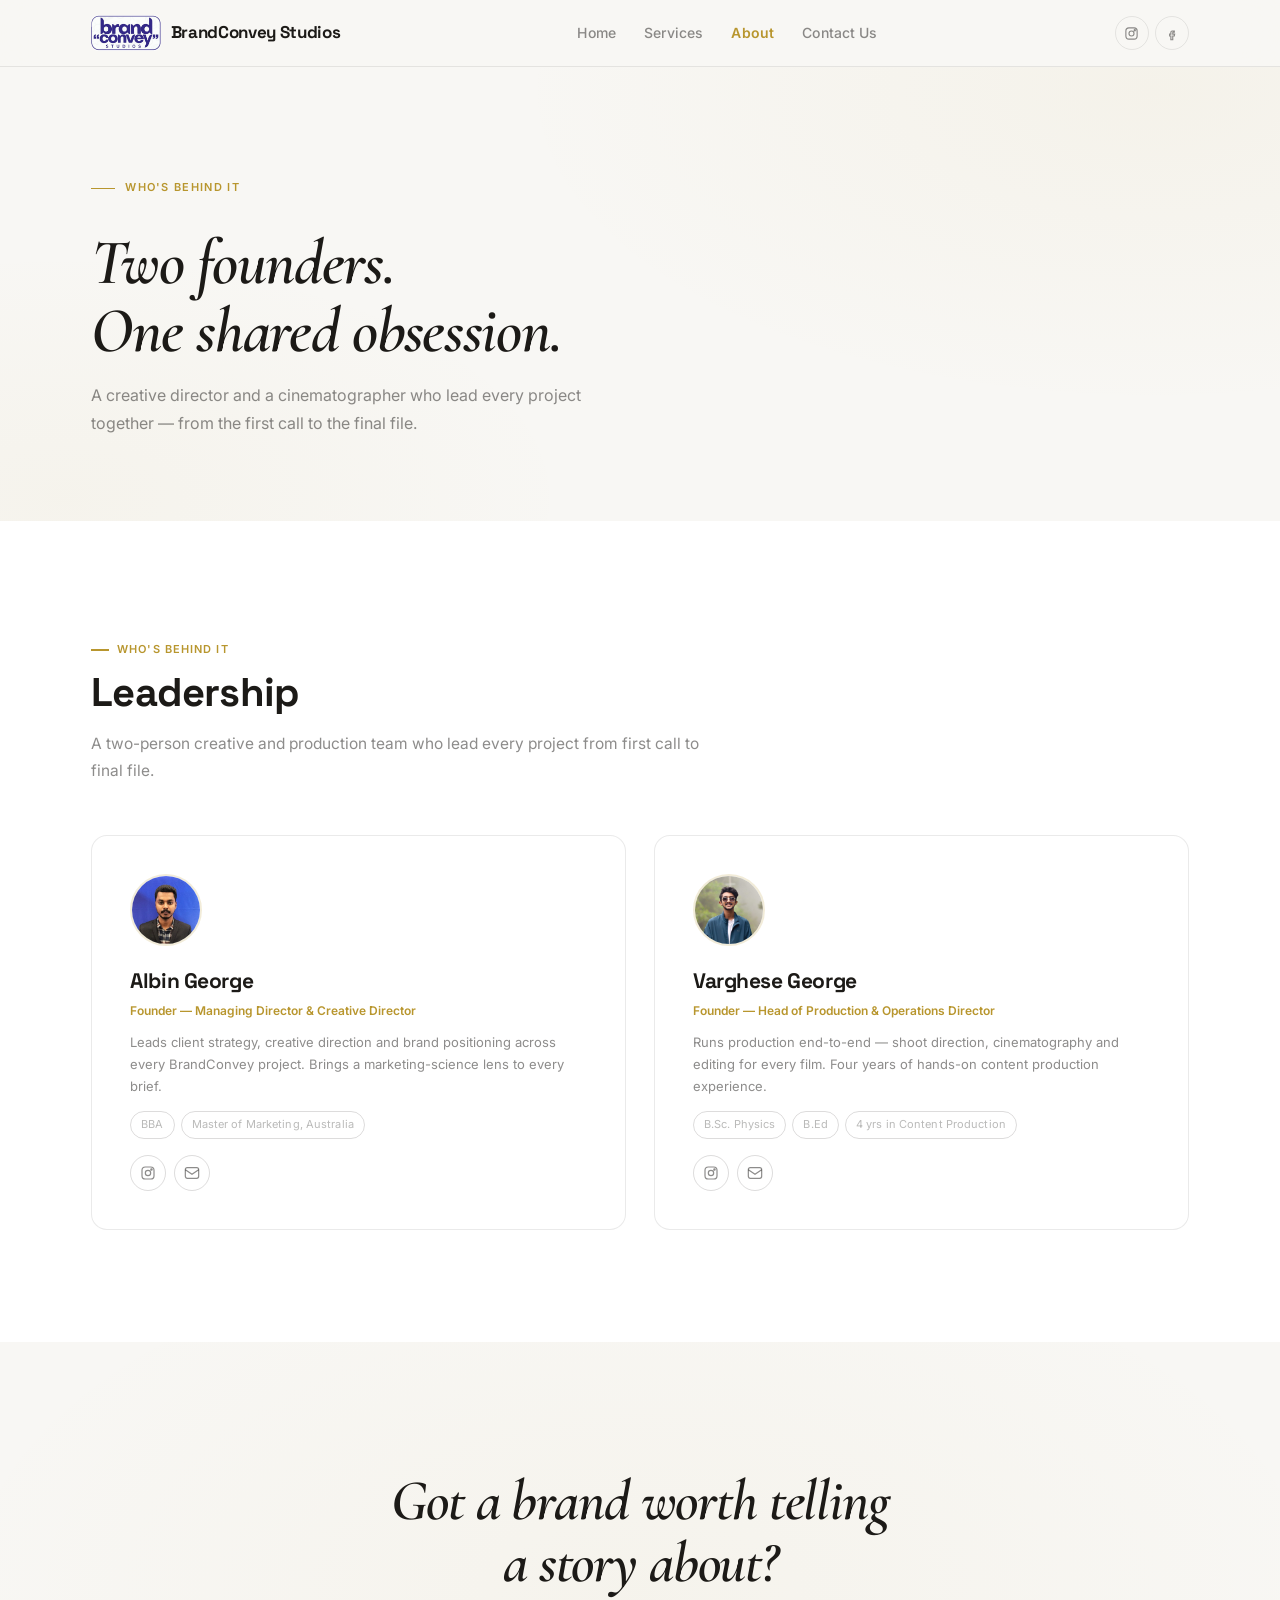
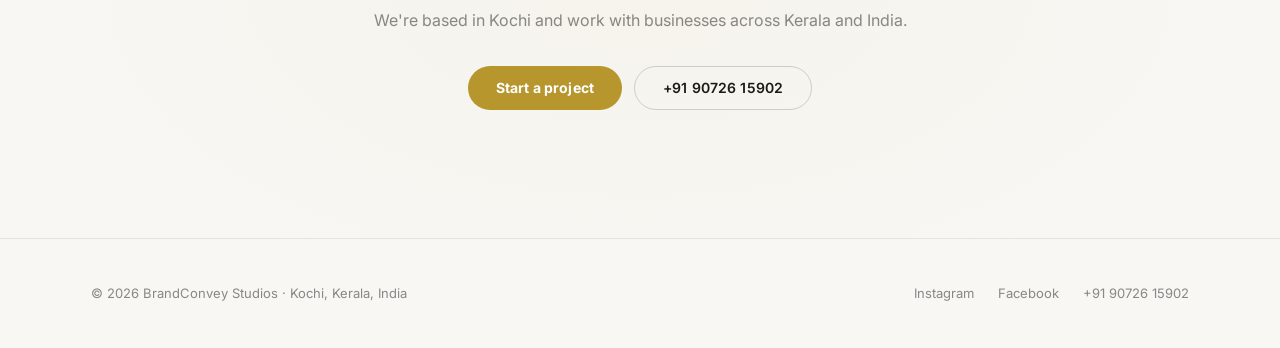
==== about.html @ a3bf8042 "initial" ====
<!DOCTYPE html>
<html lang="en">
<head>
<meta charset="UTF-8">
<meta name="viewport" content="width=device-width, initial-scale=1.0">
<title>About — BrandConvey Studios | Albin George & Varghese George</title>
<meta name="description" content="Meet Albin George and Varghese George — the founders behind BrandConvey Studios, a Kochi-based creative production agency.">
<meta name="robots" content="index, follow">
<meta property="og:title" content="About — BrandConvey Studios">
<meta property="og:description" content="Meet the founders behind BrandConvey Studios, Kochi's creative production agency.">
<meta property="og:type" content="website">
<meta property="og:image" content="logo.jpg">
<meta name="twitter:card" content="summary_large_image">
<link rel="icon" type="image/png" href="logo.jpg">
<link rel="apple-touch-icon" href="logo.jpg">
<link rel="preconnect" href="https://fonts.googleapis.com">
<link rel="preconnect" href="https://fonts.gstatic.com" crossorigin>
<link href="https://fonts.googleapis.com/css2?family=Space+Grotesk:wght@400;500;600;700&family=Inter:wght@400;500;600&display=swap" rel="stylesheet">
<link rel="stylesheet" href="styles.css">
</head>
<body>

<nav id="mainNav">
  <div class="wrap">
    <div class="nav-inner">
      <a class="nav-logo" href="index.html">
        <img class="nav-logo-img" src="logo.jpg" alt="BrandConvey Studios" onerror="this.style.display='none'">
        <span class="nav-logo-text">BrandConvey Studios</span>
      </a>
      <div class="nav-links">
        <a href="index.html">Home</a>
        <a href="services.html">Services</a>
        <a href="about.html" class="active">About</a>
        <a href="contact.html">Contact Us</a>
      </div>
      <div class="nav-right">
        <div class="nav-socials">
          <a href="https://www.instagram.com/brandconveystudios/" target="_blank" rel="noopener" aria-label="Instagram">
            <svg width="15" height="15" viewBox="0 0 24 24" fill="none" stroke="currentColor" stroke-width="1.8"><rect x="3" y="3" width="18" height="18" rx="5"/><circle cx="12" cy="12" r="4"/><circle cx="17.2" cy="6.8" r="1"/></svg>
          </a>
          <a href="https://www.facebook.com/brandconveystudios" target="_blank" rel="noopener" aria-label="Facebook">
            <svg width="15" height="15" viewBox="0 0 24 24" fill="none" stroke="currentColor" stroke-width="1.8"><path d="M15 8h-2a2 2 0 0 0-2 2v3H9v3h2v6h3v-6h2.5l.5-3H14v-2.2c0-.6.2-1 1-1h1.5V8z"/></svg>
          </a>
        </div>
        <a class="nav-cta-sm" href="tel:+919072615902">Call us</a>
        <button class="nav-ham" id="menuBtn" aria-label="Open menu" aria-expanded="false">
          <span></span><span></span><span></span>
        </button>
      </div>
    </div>
  </div>
</nav>

<div class="mob-menu" id="mobMenu" role="dialog" aria-modal="true" aria-label="Navigation">
  <a href="index.html">Home</a>
  <a href="services.html">Services</a>
  <a href="about.html">About</a>
  <a href="contact.html">Contact Us</a>
  <a href="tel:+919072615902" class="mob-cta">+91 90726 15902</a>
  <div class="mob-menu-socials">
    <a href="https://www.instagram.com/brandconveystudios/" target="_blank" rel="noopener" aria-label="Instagram">
      <svg width="18" height="18" viewBox="0 0 24 24" fill="none" stroke="currentColor" stroke-width="1.8"><rect x="3" y="3" width="18" height="18" rx="5"/><circle cx="12" cy="12" r="4"/><circle cx="17.2" cy="6.8" r="1"/></svg>
    </a>
    <a href="https://www.facebook.com/brandconveystudios" target="_blank" rel="noopener" aria-label="Facebook">
      <svg width="18" height="18" viewBox="0 0 24 24" fill="none" stroke="currentColor" stroke-width="1.8"><path d="M15 8h-2a2 2 0 0 0-2 2v3H9v3h2v6h3v-6h2.5l.5-3H14v-2.2c0-.6.2-1 1-1h1.5V8z"/></svg>
    </a>
  </div>
</div>

<section class="page-hero">
  <div class="wrap">
    <div class="page-hero-inner reveal">
      <div class="eyebrow">Who's Behind It</div>
      <h1>Two founders.<br>One shared obsession.</h1>
      <p>A creative director and a cinematographer who lead every project together — from the first call to the final file.</p>
    </div>
  </div>
</section>

<section class="section team-section" id="team">
  <div class="wrap">
    <div class="section-head reveal">
      <div class="section-eyebrow">Who's Behind It</div>
      <h2>Leadership</h2>
      <p>A two-person creative and production team who lead every project from first call to final file.</p>
    </div>
    <div class="team-grid">
      <div class="team-card reveal">
        <img class="avatar-photo" src="albin.jpg" alt="Albin George" onerror="this.classList.add('broken')">
        <div class="avatar-fallback">AG</div>
        <h3>Albin George</h3>
        <div class="team-role">Founder — Managing Director &amp; Creative Director</div>
        <p class="team-bio">Leads client strategy, creative direction and brand positioning across every BrandConvey project. Brings a marketing-science lens to every brief.</p>
        <div class="creds"><span>BBA</span><span>Master of Marketing, Australia</span></div>
        <div class="team-socials">
          <a href="https://www.instagram.com/thenameisalbin?igsh=MTdubnN4cjBpbTVqdg%3D%3D&utm_source=qr" target="_blank" rel="noopener" aria-label="Albin on Instagram">
            <svg width="16" height="16" viewBox="0 0 24 24" fill="none" stroke="currentColor" stroke-width="1.8"><rect x="3" y="3" width="18" height="18" rx="5"/><circle cx="12" cy="12" r="4"/><circle cx="17.2" cy="6.8" r="1"/></svg>
          </a>
          <a href="mailto:ag@brandconvey.in" aria-label="Email Albin">
            <svg width="16" height="16" viewBox="0 0 24 24" fill="none" stroke="currentColor" stroke-width="1.8"><rect x="2" y="4" width="20" height="16" rx="3"/><path d="m2 7 10 7 10-7"/></svg>
          </a>
        </div>
      </div>
      <div class="team-card reveal d1">
        <img class="avatar-photo" src="varghese.jpg" alt="Varghese George" onerror="this.classList.add('broken')">
        <div class="avatar-fallback">VG</div>
        <h3>Varghese George</h3>
        <div class="team-role">Founder — Head of Production &amp; Operations Director</div>
        <p class="team-bio">Runs production end-to-end — shoot direction, cinematography and editing for every film. Four years of hands-on content production experience.</p>
        <div class="creds"><span>B.Sc. Physics</span><span>B.Ed</span><span>4 yrs in Content Production</span></div>
        <div class="team-socials">
          <a href="https://www.instagram.com/dop_vargezz?igsh=Z2UwdnFrcGo4ODI1" target="_blank" rel="noopener" aria-label="Varghese on Instagram">
            <svg width="16" height="16" viewBox="0 0 24 24" fill="none" stroke="currentColor" stroke-width="1.8"><rect x="3" y="3" width="18" height="18" rx="5"/><circle cx="12" cy="12" r="4"/><circle cx="17.2" cy="6.8" r="1"/></svg>
          </a>
          <a href="mailto:vg@brandconvey.in" aria-label="Email Varghese">
            <svg width="16" height="16" viewBox="0 0 24 24" fill="none" stroke="currentColor" stroke-width="1.8"><rect x="2" y="4" width="20" height="16" rx="3"/><path d="m2 7 10 7 10-7"/></svg>
          </a>
        </div>
      </div>
    </div>
  </div>
</section>

<section class="cta-section">
  <div class="wrap">
    <h2 class="reveal">Got a brand worth telling<br>a story about?</h2>
    <p class="reveal d1">We're based in Kochi and work with businesses across Kerala and India.</p>
    <div class="cta-btns reveal d2">
      <a class="btn btn-primary" href="contact.html">Start a project</a>
      <a class="btn btn-outline" href="tel:+919072615902">+91 90726 15902</a>
    </div>
  </div>
</section>

<footer>
  <div class="wrap">
    <div class="foot-inner">
      <div class="foot-copy">© 2026 BrandConvey Studios · Kochi, Kerala, India</div>
      <div class="foot-links">
        <a href="https://www.instagram.com/brandconveystudios/" target="_blank" rel="noopener">Instagram</a>
        <a href="https://www.facebook.com/brandconveystudios" target="_blank" rel="noopener">Facebook</a>
        <a href="tel:+919072615902">+91 90726 15902</a>
      </div>
    </div>
  </div>
</footer>

<script src="shared.js"></script>
</body>
</html>
---- styles.css ----
/* Cormorant Garamond — display / editorial headlines */
@import url('https://fonts.googleapis.com/css2?family=Cormorant+Garamond:ital,wght@0,500;0,600;1,400;1,500;1,600&display=swap');

/* ── Design tokens ───────────────────────────────────────── */
:root {
  /* Core backgrounds */
  --bg:          #F8F7F4;
  --bg-alt:      #FFFFFF;
  --surface:     #FFFFFF;
  --surface-2:   #F3F2EE;

  /* Gold accent */
  --gold:        #B8962E;
  --gold-bright: #CFA83A;
  --gold-dim:    rgba(184,150,46,.08);
  --gold-border: rgba(184,150,46,.18);

  /* Typography */
  --cream:       #1C1A17;
  --muted:       rgba(28,26,23,.50);
  --dim:         rgba(28,26,23,.30);

  /* Borders */
  --border:      rgba(28,26,23,.09);
  --border-hi:   rgba(28,26,23,.15);
  --rule:        rgba(28,26,23,.07);   /* used in HTML inline styles */

  /* Kept for HTML inline-style compat */
  --offwhite:    #F8F7F4;
  --indigo:      #FFFFFF;
  --indigo-deep: #F8F7F4;
  --indigo-mid:  #F3F2EE;
  --yellow:      #B8962E;
  --lavender:    #7B6FB0;
  --ink:         #1C1A17;
  --ink-soft:    rgba(28,26,23,.50);
  --white:       #FFFFFF;

  --r-card: 16px;
  --r-pill: 100px;
}

/* ── Reset & base ───────────────────────────────────────── */
*,*::before,*::after{box-sizing:border-box;margin:0;padding:0}
html{scroll-behavior:smooth}
body{
  background:var(--bg);
  color:var(--cream);
  font-family:'Inter',sans-serif;
  line-height:1.6;
  -webkit-font-smoothing:antialiased;
  overflow-x:hidden;
}
h1,h2,h3,h4{font-family:'Space Grotesk',sans-serif;letter-spacing:-.02em}
a{color:inherit}
img,video{max-width:100%;display:block}
button{cursor:pointer;border:none;background:none;font:inherit}

/* ── Layout ─────────────────────────────────────────────── */
.wrap{width:100%;max-width:1200px;margin:0 auto;padding-left:clamp(20px,4vw,52px);padding-right:clamp(20px,4vw,52px)}
.section{padding:clamp(64px,9vw,112px) 0}

/* ── Buttons ─────────────────────────────────────────────── */
.btn{
  display:inline-flex;align-items:center;gap:8px;
  padding:14px 28px;border-radius:var(--r-pill);
  font-weight:600;font-size:14px;text-decoration:none;
  transition:background .22s,color .22s,transform .18s,border-color .22s,box-shadow .22s;
  white-space:nowrap;line-height:1;letter-spacing:.01em;
}
.btn:hover{transform:translateY(-2px)}
.btn-primary{background:var(--gold);color:#FFFFFF;font-weight:700}
.btn-primary:hover{background:var(--gold-bright);box-shadow:0 8px 28px rgba(184,150,46,.28)}
.btn-outline{border:1.5px solid rgba(28,26,23,.18);color:var(--cream)}
.btn-outline:hover{background:rgba(28,26,23,.05);border-color:rgba(28,26,23,.35)}

/* ── Typography helpers ──────────────────────────────────── */
.eyebrow{
  display:inline-flex;align-items:center;gap:10px;
  font-size:11px;letter-spacing:.12em;text-transform:uppercase;
  font-weight:600;margin-bottom:20px;color:var(--gold);
}
.eyebrow::before{
  content:"";display:block;width:24px;height:1.5px;
  background:var(--gold);flex-shrink:0;
}
.section-eyebrow{
  display:inline-flex;align-items:center;gap:8px;
  font-size:11px;letter-spacing:.10em;text-transform:uppercase;
  font-weight:600;color:var(--gold);margin-bottom:12px;
}
.section-eyebrow::before{
  content:"";display:block;width:18px;height:1.5px;
  background:var(--gold);flex-shrink:0;
}
.section-head{margin-bottom:clamp(32px,4vw,56px);max-width:620px}
.section-head h2{font-size:clamp(24px,3.2vw,40px);font-weight:700;line-height:1.12;color:var(--cream)}
.section-head p{margin-top:14px;color:var(--muted);font-size:clamp(14px,1.6vw,15.5px);line-height:1.75}

/* ── NAV ─────────────────────────────────────────────────── */
nav{
  position:sticky;top:0;z-index:200;
  background:rgba(248,247,244,.92);
  backdrop-filter:blur(20px);-webkit-backdrop-filter:blur(20px);
  border-bottom:1px solid var(--border);
}
.nav-inner{display:flex;align-items:center;justify-content:space-between;gap:16px;padding-top:14px;padding-bottom:14px;min-height:66px}
.nav-logo{display:flex;align-items:center;gap:10px;flex-shrink:0;text-decoration:none;color:var(--cream)}
.nav-logo-img{height:36px;width:auto;display:block;border-radius:8px;flex-shrink:0}
.nav-logo-text{font-family:'Space Grotesk',sans-serif;font-weight:700;font-size:clamp(14px,1.6vw,17px);letter-spacing:-.02em;white-space:nowrap;color:var(--cream)}
.nav-links{display:flex;gap:clamp(14px,2.2vw,34px);font-size:14px;font-weight:500;background:transparent!important;border:none!important;box-shadow:none!important;padding:0;margin:0}
.nav-links a{text-decoration:none;color:var(--muted);transition:color .2s;background:transparent!important;border:none;padding:4px 0;letter-spacing:.01em}
.nav-links a:hover{color:var(--cream)}
.nav-links a.active{color:var(--gold);font-weight:600}
.nav-right{display:flex;align-items:center;gap:8px;flex-shrink:0}
.nav-socials{display:flex;gap:6px}
.nav-socials a{
  width:34px;height:34px;border-radius:50%;
  border:1px solid var(--border);
  display:flex;align-items:center;justify-content:center;
  color:var(--muted);
  transition:background .2s,color .2s,border-color .2s;flex-shrink:0;
}
.nav-socials a:hover{background:var(--gold);color:#FFFFFF;border-color:var(--gold)}
.nav-cta-sm{
  display:none;background:var(--gold);color:#FFFFFF;
  font-size:12px;font-weight:700;padding:8px 16px;
  border-radius:var(--r-pill);text-decoration:none;white-space:nowrap;
  transition:background .2s;letter-spacing:.01em;
}
.nav-cta-sm:hover{background:var(--gold-bright)}
.nav-ham{
  display:none;flex-direction:column;gap:5px;
  width:38px;height:38px;align-items:center;justify-content:center;
  border-radius:8px;border:1px solid var(--border);flex-shrink:0;
}
.nav-ham span{display:block;width:18px;height:1.5px;background:var(--cream);border-radius:2px;transition:transform .25s,opacity .25s}
.nav-ham.open span:nth-child(1){transform:translateY(6.5px) rotate(45deg)}
.nav-ham.open span:nth-child(2){opacity:0;transform:scaleX(0)}
.nav-ham.open span:nth-child(3){transform:translateY(-6.5px) rotate(-45deg)}
.mob-menu{
  display:none;position:fixed;top:0;left:0;right:0;bottom:0;z-index:199;
  background:var(--bg);flex-direction:column;
  padding:100px clamp(20px,5vw,52px) 40px;overflow-y:auto;
}
.mob-menu.open{display:flex}
.mob-menu a{
  display:block;padding:20px 0;
  font-size:clamp(24px,6vw,36px);font-family:'Space Grotesk',sans-serif;
  font-weight:700;color:var(--cream);text-decoration:none;
  border-bottom:1px solid var(--border);letter-spacing:-.02em;transition:color .2s;
}
.mob-menu a:hover{color:var(--gold)}
.mob-menu .mob-cta{
  margin-top:32px;display:block;background:var(--gold);
  color:#FFFFFF!important;text-align:center;
  border-radius:var(--r-pill);padding:18px;font-size:16px;font-weight:700;
  border-bottom:none!important;
}
.mob-menu-socials{margin-top:32px;display:flex;gap:14px}
.mob-menu-socials a{
  width:44px;height:44px;border-radius:50%;
  border:1px solid var(--border)!important;
  display:flex;align-items:center;justify-content:center;
  padding:0;font-size:0;transition:background .2s,border-color .2s!important;
}
.mob-menu-socials a:hover{background:var(--gold);border-color:var(--gold)!important;color:#FFFFFF}
@media(max-width:1024px){.nav-socials{display:none}}
@media(max-width:768px){.nav-links{display:none}.nav-cta-sm{display:inline-flex}}
@media(max-width:520px){.nav-cta-sm{display:none}.nav-ham{display:flex}}
@media(max-width:360px){.nav-logo-text{display:none}}

/* ── HERO ────────────────────────────────────────────────── */
.hero{
  background:var(--bg);color:var(--cream);
  position:relative;overflow:hidden;
  padding:clamp(72px,10vw,128px) 0 clamp(64px,9vw,110px);
}
.hero::before{
  content:"";position:absolute;inset:0;pointer-events:none;
  background:
    radial-gradient(ellipse 55% 70% at 85% 12%,rgba(184,150,46,.06),transparent),
    radial-gradient(ellipse 45% 55% at 8%  88%,rgba(184,150,46,.04),transparent);
}
.hero::after{
  content:"";position:absolute;inset:0;z-index:0;pointer-events:none;
  opacity:.012;
  background-image:url("data:image/svg+xml,%3Csvg viewBox='0 0 200 200' xmlns='http://www.w3.org/2000/svg'%3E%3Cfilter id='n'%3E%3CfeTurbulence type='fractalNoise' baseFrequency='0.85' numOctaves='4' stitchTiles='stitch'/%3E%3C/filter%3E%3Crect width='100%25' height='100%25' filter='url(%23n)'/%3E%3C/svg%3E");
  background-size:180px 180px;
}
.hero-grid{
  position:relative;z-index:1;
  display:grid;grid-template-columns:1.1fr .9fr;
  gap:clamp(32px,5vw,72px);align-items:start;
}
.hero-eyebrow{color:var(--gold)}
.hero-eyebrow::before{background:var(--gold)}
.hero h1{
  font-family:'Cormorant Garamond','Space Grotesk',serif;
  font-size:clamp(46px,6.5vw,92px);
  font-weight:600;font-style:italic;
  line-height:1.02;letter-spacing:-.01em;color:var(--cream);
}
.hero h1 em{font-style:normal;color:var(--gold)}
.hero-lead{
  margin-top:22px;font-size:clamp(14px,1.7vw,16px);
  color:var(--muted);line-height:1.75;max-width:500px;
}
.hero-actions{margin-top:36px;display:flex;gap:12px;flex-wrap:wrap}
.hero-actions .btn-primary{background:var(--gold);color:#FFFFFF}
.hero-actions .btn-primary:hover{background:var(--gold-bright)}
.hero-actions .btn-outline{border-color:rgba(28,26,23,.18);color:var(--cream)}
.hero-actions .btn-outline:hover{background:rgba(28,26,23,.05);border-color:rgba(28,26,23,.35)}
.hero-status{
  margin-top:28px;display:inline-flex;align-items:center;gap:10px;
  border:1px solid rgba(184,150,46,.2);border-radius:var(--r-pill);
  padding:8px 16px 8px 12px;font-size:11.5px;font-weight:500;
  color:var(--muted);white-space:nowrap;background:rgba(184,150,46,.05);
}
.status-dot{
  width:7px;height:7px;border-radius:50%;flex-shrink:0;
  background:var(--gold);box-shadow:0 0 0 4px rgba(184,150,46,.15);
  animation:pulse 2s infinite;
}
@keyframes pulse{0%,100%{opacity:1}50%{opacity:.25}}
.hero-right{display:flex;flex-direction:column;gap:16px}
.h-card{
  background:rgba(28,26,23,.04);border:1px solid var(--border);
  border-radius:20px;
  padding:clamp(22px,2.8vw,32px) clamp(22px,2.8vw,34px);
  transition:background .25s,border-color .25s;
}
.h-card:hover{background:rgba(28,26,23,.07);border-color:var(--border-hi)}
.h-card-label{font-size:10px;text-transform:uppercase;letter-spacing:.12em;color:var(--gold);font-weight:700;margin-bottom:14px}
.h-tagline{font-family:'Space Grotesk',sans-serif;font-size:clamp(15px,1.8vw,20px);font-weight:600;line-height:1.45;color:var(--cream)}
.h-tagline em{font-style:normal;color:var(--gold)}
.hero-tags{display:flex;flex-wrap:wrap;gap:8px}
.hero-tags span{
  font-size:12px;padding:6px 14px;border-radius:var(--r-pill);
  border:1px solid var(--border);color:var(--muted);letter-spacing:.01em;
  transition:background .2s,border-color .2s,color .2s;
}
.hero-tags span:hover{background:var(--gold-dim);border-color:var(--gold-border);color:var(--gold)}
@media(max-width:960px){.hero-grid{grid-template-columns:1fr}.hero-right{display:none}.hero-lead{max-width:100%}}
@media(max-width:480px){.hero-actions{flex-direction:column;align-items:stretch}.hero-actions .btn{justify-content:center}.hero-status{font-size:11px;white-space:normal}}

/* ── PAGE HERO (inner pages) ─────────────────────────────── */
.page-hero{
  background:var(--bg);color:var(--cream);
  position:relative;overflow:hidden;
  padding:clamp(64px,9vw,104px) 0 clamp(52px,7vw,84px);
}
.page-hero::before{
  content:"";position:absolute;inset:0;pointer-events:none;
  background:
    radial-gradient(ellipse 50% 70% at 90%  5%,rgba(184,150,46,.05),transparent),
    radial-gradient(ellipse 40% 55% at  5% 95%,rgba(184,150,46,.04),transparent);
}
.page-hero-inner{position:relative;z-index:1}
.page-hero .eyebrow{color:var(--gold)}
.page-hero .eyebrow::before{background:var(--gold)}
.page-hero h1{
  font-family:'Cormorant Garamond','Space Grotesk',serif;
  font-size:clamp(34px,5vw,66px);
  font-weight:600;font-style:italic;line-height:1.06;margin-top:12px;color:var(--cream);
}
.page-hero p{
  margin-top:16px;font-size:clamp(14px,1.6vw,16px);
  color:var(--muted);max-width:520px;line-height:1.75;
}

/* ── RAIL ────────────────────────────────────────────────── */
.rail{
  height:1px;
  background:linear-gradient(90deg,transparent 0,var(--gold) 15%,var(--gold) 85%,transparent 100%);
  opacity:.3;
}
.rail-track{display:none}

/* ── WORK SECTION ────────────────────────────────────────── */
.work-section{background:var(--bg-alt)}
.filmstrip{
  display:flex;gap:18px;overflow-x:auto;padding-bottom:16px;
  scroll-snap-type:x mandatory;cursor:grab;
  margin-left:calc(-1 * clamp(20px,4vw,52px));
  margin-right:calc(-1 * clamp(20px,4vw,52px));
  padding-left:clamp(20px,4vw,52px);
  padding-right:clamp(20px,4vw,52px);
  -webkit-overflow-scrolling:touch;touch-action:pan-x;
}
.filmstrip:active{cursor:grabbing}
.filmstrip::-webkit-scrollbar{height:3px}
.filmstrip::-webkit-scrollbar-thumb{background:var(--gold);border-radius:10px;opacity:.5}
.work-card{
  flex:0 0 clamp(220px,72vw,280px);scroll-snap-align:start;
  background:var(--surface);border:1px solid var(--border);
  border-radius:var(--r-card);overflow:hidden;
  transition:transform .35s cubic-bezier(.22,.68,0,1.2),box-shadow .35s,border-color .25s;
  cursor:pointer;-webkit-tap-highlight-color:transparent;display:flex;flex-direction:column;
}
@media(min-width:600px) {.work-card{flex:0 0 clamp(240px,42vw,280px)}}
@media(min-width:900px) {.work-card{flex:0 0 282px}}
@media(min-width:1100px){.work-card{flex:0 0 295px}}
.work-card:hover{
  transform:translateY(-6px);
  box-shadow:0 20px 48px rgba(28,26,23,.14),0 0 0 1px rgba(184,150,46,.18);
  border-color:rgba(184,150,46,.18);
}
.work-thumb{
  position:relative;height:340px;flex-shrink:0;overflow:hidden;
  display:flex;align-items:center;justify-content:center;
}
@media(min-width:600px){.work-thumb{height:360px}}
@media(min-width:900px){.work-thumb{height:340px}}
.work-thumb::before,.work-thumb::after{
  content:"";position:absolute;left:0;right:0;height:18px;z-index:4;pointer-events:none;
  background-image:repeating-linear-gradient(90deg,transparent 0,transparent 5px,rgba(0,0,0,.75) 5px,rgba(0,0,0,.75) 12px);
  background-size:18px 100%;
}
.work-thumb::before{top:0}
.work-thumb::after{bottom:0}
.work-thumb-img{
  position:absolute;inset:0;width:100%;height:100%;
  object-fit:cover;object-position:center center;display:block;z-index:0;
  transition:transform .6s cubic-bezier(.22,.68,0,1);
}
.work-card:hover .work-thumb-img{transform:scale(1.05)}
.work-thumb-grain{
  position:absolute;inset:0;z-index:1;pointer-events:none;
  opacity:.22;mix-blend-mode:overlay;
  background-image:url("data:image/svg+xml,%3Csvg viewBox='0 0 200 200' xmlns='http://www.w3.org/2000/svg'%3E%3Cfilter id='n'%3E%3CfeTurbulence type='fractalNoise' baseFrequency='0.75' numOctaves='4' stitchTiles='stitch'/%3E%3C/filter%3E%3Crect width='100%25' height='100%25' filter='url(%23n)'/%3E%3C/svg%3E");
  background-size:200px 200px;
}
.work-thumb-vignette{
  position:absolute;inset:0;z-index:2;pointer-events:none;
  background:linear-gradient(to bottom,rgba(0,0,0,.45) 0%,transparent 32%,transparent 52%,rgba(0,0,0,.78) 100%);
}
.play-btn{
  position:relative;z-index:3;width:54px;height:54px;border-radius:50%;
  background:rgba(0,0,0,.4);border:1.5px solid rgba(255,255,255,.4);
  display:flex;align-items:center;justify-content:center;
  transition:transform .3s,background .25s,border-color .25s,box-shadow .25s;
}
.play-btn-arrow{
  width:0;height:0;margin-left:5px;
  border-top:9px solid transparent;border-bottom:9px solid transparent;
  border-left:16px solid rgba(255,255,255,.9);transition:border-left-color .25s;
}
.work-card:hover .play-btn{
  transform:scale(1.12);background:var(--gold);border-color:var(--gold);
  box-shadow:0 0 28px rgba(184,150,46,.4);
}
.work-card:hover .play-btn-arrow{border-left-color:#FFFFFF}
.work-tag{
  position:absolute;top:26px;left:14px;z-index:5;
  font-size:10px;font-weight:600;letter-spacing:.06em;
  background:rgba(0,0,0,.62);color:rgba(255,255,255,.9);
  padding:5px 12px;border-radius:var(--r-pill);backdrop-filter:blur(4px);
}
.work-num{
  position:absolute;bottom:16px;left:14px;z-index:5;
  font-family:'Space Grotesk',sans-serif;font-size:11px;
  opacity:.6;letter-spacing:.1em;color:#fff;
}
.work-info{padding:18px 18px 22px;background:var(--surface);flex:1}
.work-client{font-size:10px;font-weight:700;text-transform:uppercase;letter-spacing:.08em;color:var(--gold)}
.work-info h3{font-size:clamp(13.5px,1.5vw,15px);margin-top:5px;font-weight:600;line-height:1.3;color:var(--cream)}
.work-info p{font-size:12.5px;color:var(--muted);margin-top:5px;line-height:1.6}
.card-link{
  font-size:12px;font-weight:600;color:var(--gold);text-decoration:none;
  display:inline-flex;align-items:center;gap:5px;margin-top:12px;
  transition:color .2s,gap .2s;letter-spacing:.02em;
}
.card-link:hover{color:var(--gold-bright);gap:9px}
.work-upcoming{
  flex:0 0 clamp(160px,50vw,220px);scroll-snap-align:start;
  background:var(--surface-2);border:1.5px dashed rgba(184,150,46,.2);
  border-radius:var(--r-card);padding:28px;
  display:flex;flex-direction:column;align-items:center;justify-content:center;
  text-align:center;min-height:300px;
}
@media(min-width:600px){.work-upcoming{flex:0 0 200px}}
.plus-ring{
  width:44px;height:44px;border-radius:50%;
  border:1.5px dashed rgba(184,150,46,.35);
  display:flex;align-items:center;justify-content:center;
  font-size:22px;color:var(--gold);margin-bottom:14px;
}
.work-upcoming h3{font-size:14px;color:var(--cream);font-weight:600}
.work-upcoming p{font-size:12px;color:var(--muted);margin-top:8px}

/* ── TICKER ──────────────────────────────────────────────── */
.ticker{background:var(--gold);overflow:hidden;padding:14px 0}
.ticker-track{display:flex;white-space:nowrap;animation:tick 26s linear infinite}
.t-item{
  display:inline-flex;align-items:center;
  font-family:'Space Grotesk',sans-serif;font-weight:700;
  font-size:clamp(12px,1.4vw,14px);color:#FFFFFF;
  padding:0 22px;letter-spacing:.03em;
}
.t-item::after{content:"·";padding-left:22px;opacity:.5}
@keyframes tick{from{transform:translateX(0)}to{transform:translateX(-50%)}}

/* ── SERVICES ────────────────────────────────────────────── */
.services-section{background:var(--bg-alt)}
.services-grid{
  display:grid;grid-template-columns:repeat(3,1fr);
  gap:1px;background:var(--border);
  border-radius:var(--r-card);overflow:hidden;
  border:1px solid var(--border);
}
.svc-cell{
  background:var(--surface);padding:clamp(24px,3vw,40px) clamp(20px,2.5vw,32px);
  transition:background .22s;position:relative;
}
.svc-cell:hover{background:var(--surface-2)}
.svc-idx{font-size:11px;color:var(--gold);font-weight:700;font-family:'Space Grotesk',sans-serif;letter-spacing:.06em}
.svc-cell h3{font-size:clamp(14px,1.8vw,17px);margin-top:14px;font-weight:600;color:var(--cream)}
.svc-cell p{font-size:13px;color:var(--muted);margin-top:8px;line-height:1.65}
@media(max-width:860px){.services-grid{grid-template-columns:1fr 1fr}}
@media(max-width:480px){.services-grid{grid-template-columns:1fr}}

/* ── PROCESS ─────────────────────────────────────────────── */
.process-section{background:var(--bg)}
.process-list{display:flex;flex-direction:column}
.process-step{
  display:grid;grid-template-columns:80px 1fr;
  padding:clamp(24px,3.5vw,42px) 0;
  border-top:1px solid var(--border);align-items:start;
}
.process-step:last-child{border-bottom:1px solid var(--border)}
.proc-n{
  font-family:'Space Grotesk',sans-serif;
  font-size:clamp(28px,4vw,46px);font-weight:700;
  color:var(--gold);opacity:.18;line-height:1;padding-top:4px;
  transition:opacity .3s;
}
.process-step:hover .proc-n{opacity:.5}
.proc-body h3{font-size:clamp(15px,2vw,19px);font-weight:600;color:var(--cream)}
.proc-body p{font-size:14px;color:var(--muted);margin-top:8px;line-height:1.7}
@media(max-width:400px){.process-step{grid-template-columns:56px 1fr}}

/* ── TEAM ────────────────────────────────────────────────── */
.team-section{background:var(--bg-alt)}
.team-section .section-eyebrow{color:var(--gold)}
.team-section .section-head h2{color:var(--cream)}
.team-section .section-head p{color:var(--muted)}
.team-grid{display:grid;grid-template-columns:1fr 1fr;gap:clamp(16px,2.5vw,28px)}
.team-card{
  background:var(--surface);border:1px solid var(--border);
  border-radius:var(--r-card);padding:clamp(24px,3vw,38px);
  transition:background .25s,border-color .25s,transform .3s,box-shadow .3s;
}
.team-card:hover{
  background:var(--surface-2);border-color:var(--gold-border);
  transform:translateY(-4px);box-shadow:0 16px 40px rgba(28,26,23,.10);
}
.avatar-photo{
  width:72px;height:72px;border-radius:50%;object-fit:cover;
  border:2px solid var(--gold-border);margin-bottom:18px;display:block;
}
.avatar-fallback{
  width:72px;height:72px;border-radius:50%;flex-shrink:0;
  background:var(--gold-dim);display:none;align-items:center;justify-content:center;
  font-family:'Space Grotesk',sans-serif;font-weight:700;color:var(--gold);font-size:18px;
  margin-bottom:18px;border:1px solid var(--gold-border);
}
.avatar-photo.broken{display:none}
.avatar-photo.broken+.avatar-fallback{display:flex}
.team-card h3{font-size:clamp(16px,2.2vw,21px);font-weight:700;color:var(--cream)}
.team-role{font-size:12px;color:var(--gold);font-weight:600;margin-top:4px;line-height:1.45}
.team-bio{font-size:13px;color:var(--muted);margin-top:12px;line-height:1.7}
.creds{margin-top:14px;display:flex;flex-wrap:wrap;gap:6px}
.creds span{
  font-size:11px;padding:4px 10px;border-radius:var(--r-pill);
  border:1px solid var(--border-hi);color:var(--dim);letter-spacing:.01em;
}
.team-socials{margin-top:16px;display:flex;gap:8px}
.team-socials a{
  width:36px;height:36px;border-radius:50%;border:1px solid var(--border-hi);
  display:flex;align-items:center;justify-content:center;
  color:var(--muted);transition:background .2s,border-color .2s,color .2s;
}
.team-socials a:hover{background:var(--gold);border-color:var(--gold);color:#FFFFFF}
@media(max-width:560px){.team-grid{grid-template-columns:1fr}}

/* ── ORIGINALS ───────────────────────────────────────────── */
.originals-section{background:var(--bg)}
.originals-section .section-head{max-width:100%}
.originals-section .section-head h2{color:var(--cream)}
.originals-section .section-head p{color:var(--muted)}
.originals-section .section-eyebrow{color:var(--gold)}
.originals-grid{display:grid;grid-template-columns:repeat(4,1fr);gap:16px}
@media(max-width:900px){.originals-grid{grid-template-columns:1fr 1fr}}
@media(max-width:500px){.originals-grid{grid-template-columns:1fr}}
.orig-card{
  background:var(--surface);border:1px solid var(--border);
  border-radius:var(--r-card);overflow:hidden;
  display:flex;flex-direction:column;position:relative;
  transition:transform .35s cubic-bezier(.22,.68,0,1.2),box-shadow .35s,border-color .25s;
}
.orig-card:hover{
  transform:translateY(-5px);
  box-shadow:0 18px 44px rgba(28,26,23,.12),0 0 0 1px rgba(184,150,46,.18);
  border-color:rgba(184,150,46,.18);
}
.orig-card-placeholder{
  background:var(--surface-2);border:1.5px dashed rgba(184,150,46,.15);
  border-radius:var(--r-card);
  display:flex;flex-direction:column;align-items:center;justify-content:center;
  text-align:center;min-height:320px;padding:32px 20px;gap:14px;
}
.orig-client-badge{
  position:absolute;top:14px;left:14px;z-index:5;
  background:rgba(0,0,0,.65);color:rgba(255,255,255,.9);
  font-size:9px;font-weight:700;letter-spacing:.12em;text-transform:uppercase;
  padding:5px 11px;border-radius:100px;backdrop-filter:blur(6px);
}
.orig-thumb{height:240px;background:var(--surface-2);position:relative;overflow:hidden}
.orig-thumb img{
  width:100%;height:100%;object-fit:cover;display:block;
  transition:transform .6s cubic-bezier(.22,.68,0,1);
}
.orig-card:hover .orig-thumb img{transform:scale(1.06)}
.orig-info{padding:18px;flex:1;display:flex;flex-direction:column;gap:8px}
.orig-title{font-family:'Space Grotesk',sans-serif;font-size:clamp(14px,1.6vw,15.5px);font-weight:700;color:var(--cream);line-height:1.3}
.orig-watch{
  font-size:12.5px;font-weight:600;color:var(--gold);text-decoration:none;
  display:inline-flex;align-items:center;gap:5px;margin-top:auto;
  transition:color .2s,gap .2s;letter-spacing:.01em;
}
.orig-watch:hover{color:var(--gold-bright);gap:9px}
.slate-icon{width:44px;height:44px;opacity:.25;flex-shrink:0;color:var(--gold)}
.orig-placeholder-label{font-size:13px;font-weight:600;color:var(--muted)}
.orig-placeholder-sub{font-size:11.5px;color:var(--dim)}

/* ── CTA SECTION ─────────────────────────────────────────── */
.cta-section{
  background:var(--bg);text-align:center;
  padding:clamp(72px,10vw,128px) 0;
  position:relative;overflow:hidden;
}
.cta-section::before{
  content:"";position:absolute;inset:0;pointer-events:none;
  background:radial-gradient(ellipse 55% 75% at 50% 50%,rgba(184,150,46,.04),transparent);
}
.cta-section h2{
  font-family:'Cormorant Garamond','Space Grotesk',serif;
  font-size:clamp(30px,4.5vw,60px);font-weight:600;font-style:italic;
  max-width:660px;margin:0 auto;line-height:1.08;color:var(--cream);position:relative;
}
.cta-section>.wrap>p{color:var(--muted);margin-top:14px;font-size:clamp(14px,1.8vw,16px);position:relative}
.cta-btns{margin-top:32px;display:flex;gap:12px;justify-content:center;flex-wrap:wrap;position:relative}
@media(max-width:380px){.cta-btns{flex-direction:column;align-items:center}.cta-btns .btn{width:100%;max-width:300px;justify-content:center}}
.contact-cards{
  display:grid;grid-template-columns:repeat(3,1fr);gap:14px;
  max-width:860px;margin:clamp(44px,6vw,68px) auto 0;text-align:left;position:relative;
}
.contact-card{
  background:var(--surface);border:1px solid var(--border);
  border-radius:18px;padding:clamp(20px,2.5vw,30px);
  display:flex;flex-direction:column;gap:10px;
  transition:box-shadow .25s,transform .25s,border-color .25s;
}
.contact-card:hover{box-shadow:0 8px 28px rgba(28,26,23,.08);transform:translateY(-3px);border-color:var(--border-hi)}
.cc-icon{
  width:38px;height:38px;border-radius:10px;background:var(--gold-dim);
  display:flex;align-items:center;justify-content:center;
  color:var(--gold);flex-shrink:0;margin-bottom:2px;
}
.cc-label{font-size:10px;letter-spacing:.1em;text-transform:uppercase;font-weight:700;color:var(--gold);opacity:.7}
.cc-value{display:flex;flex-direction:column;gap:4px}
.cc-value a{
  font-size:clamp(12.5px,1.3vw,14px);font-weight:500;text-decoration:none;
  color:var(--cream);transition:color .2s;word-break:break-all;display:block;
}
.cc-value a:hover{color:var(--gold)}
.cc-value address{font-style:normal;font-size:clamp(12.5px,1.3vw,14px);font-weight:500;color:var(--cream);line-height:1.7}
.cc-founder-name{font-size:10px;font-weight:700;text-transform:uppercase;letter-spacing:.08em;color:var(--gold);opacity:.75}
@media(max-width:680px){.contact-cards{grid-template-columns:1fr 1fr;gap:12px}}
@media(max-width:420px){.contact-cards{grid-template-columns:1fr}}

/* ── CONTACT FORM ────────────────────────────────────────── */
.contact-form-section{background:var(--bg-alt)}
.contact-form-layout{display:grid;grid-template-columns:1.2fr 1fr;gap:clamp(32px,5vw,64px);align-items:start}
@media(max-width:800px){.contact-form-layout{grid-template-columns:1fr}}
.form-card{
  background:var(--surface);border:1px solid var(--border);
  border-radius:var(--r-card);padding:clamp(28px,3.5vw,44px);
}
.form-group{display:flex;flex-direction:column;gap:6px;margin-bottom:22px}
.form-group label{font-size:13px;font-weight:600;color:var(--cream);letter-spacing:.01em}
.form-group .req{color:var(--gold);margin-left:2px}
.form-input,.form-select,.form-textarea{
  width:100%;padding:12px 15px;
  border:1.5px solid var(--border-hi);border-radius:10px;
  font-family:'Inter',sans-serif;font-size:14px;color:var(--cream);
  background:var(--surface-2);
  transition:border-color .22s,box-shadow .22s,background .22s;
  outline:none;-webkit-appearance:none;appearance:none;
}
.form-input::placeholder,.form-textarea::placeholder{color:var(--dim)}
.form-input:focus,.form-select:focus,.form-textarea:focus{
  border-color:var(--gold);box-shadow:0 0 0 3px rgba(184,150,46,.10);
  background:var(--surface);
}
.form-textarea{resize:vertical;min-height:130px;line-height:1.65}
.form-select{
  background-image:url("data:image/svg+xml,%3Csvg xmlns='http://www.w3.org/2000/svg' width='12' height='8' viewBox='0 0 12 8'%3E%3Cpath d='M1 1l5 5 5-5' stroke='%23B8962E' stroke-width='1.5' fill='none' stroke-linecap='round'/%3E%3C/svg%3E");
  background-repeat:no-repeat;background-position:right 14px center;
  padding-right:38px;cursor:pointer;
}
.form-select option{background:var(--surface);color:var(--cream)}
.form-submit{
  width:100%;display:flex;align-items:center;justify-content:center;
  padding:16px;font-size:15px;background:var(--gold);color:#FFFFFF;
  border-radius:var(--r-pill);border:none;cursor:pointer;
  font-weight:700;font-family:'Inter',sans-serif;letter-spacing:.02em;
  transition:background .22s,transform .18s,box-shadow .22s;
}
.form-submit:hover{background:var(--gold-bright);transform:translateY(-2px);box-shadow:0 8px 28px rgba(184,150,46,.28)}
.contact-info-stack{display:flex;flex-direction:column;gap:14px}
.contact-info-stack .contact-card{margin:0}

/* ── FOOTER ──────────────────────────────────────────────── */
footer{
  background:var(--bg);border-top:1px solid var(--border);
  color:var(--muted);padding:clamp(24px,4vw,44px) 0;font-size:13px;
}
.foot-inner{display:flex;justify-content:space-between;align-items:center;flex-wrap:wrap;gap:12px}
.foot-copy{font-size:clamp(11px,1.4vw,13px);flex-shrink:1;min-width:0}
footer a{text-decoration:none;color:var(--muted);transition:color .2s}
footer a:hover{color:var(--gold)}
.foot-links{display:flex;gap:clamp(10px,2vw,24px);align-items:center;flex-wrap:wrap;flex-shrink:0}
@media(max-width:460px){.foot-inner{flex-direction:column;align-items:flex-start;gap:10px}}

/* ── REVEAL ──────────────────────────────────────────────── */
.reveal{opacity:0;transform:translateY(22px);transition:opacity .6s ease,transform .6s ease}
.reveal.visible{opacity:1;transform:translateY(0)}
.d1{transition-delay:.08s}
.d2{transition-delay:.16s}
.d3{transition-delay:.24s}
.d4{transition-delay:.32s}
@media(prefers-reduced-motion:reduce){
  .reveal{opacity:1;transform:none;transition:none}
  .ticker-track,.status-dot{animation:none!important}
}

/* ── Mobile & responsive improvements ────────────────────── */

/* Prevent iOS Safari auto-zoom on form focus (requires ≥16px) */
@media(max-width:767px){
  .form-input,.form-select,.form-textarea{font-size:16px}
}

/* Touch targets: raise to ≥44px on mobile */
@media(max-width:767px){
  .nav-ham{width:44px;height:44px;border-radius:10px}
  .btn{min-height:48px}
  .form-submit{min-height:52px;font-size:16px}
  .team-socials a{width:44px;height:44px}
  .nav-socials a{width:40px;height:40px}
  .card-link,.orig-watch{padding:6px 0;min-height:36px;display:inline-flex;align-items:center}
}
/* nav-cta-sm touch target only between 521-767px where it's actually visible */
@media(min-width:521px) and (max-width:767px){
  .nav-cta-sm{padding:12px 20px;display:inline-flex;align-items:center;justify-content:center}
}

/* Eyebrow: pin decorative line to top of text block when it wraps */
@media(max-width:560px){
  .eyebrow,.section-eyebrow{align-items:flex-start}
}

/* Hero: tighten vertical padding on small phones */
@media(max-width:480px){
  .hero{padding-top:52px;padding-bottom:40px}
}

/* Work filmstrip: shorter thumb on narrow phones (270px wide card) */
@media(max-width:479px){
  .work-thumb{height:240px}
  .work-card{flex:0 0 78vw}
}

/* Work upcoming card: better proportion on mobile */
@media(max-width:479px){
  .work-upcoming{flex:0 0 56vw;min-height:240px;padding:20px}
}

/* Originals: reduce heights in single-column layout */
@media(max-width:500px){
  .orig-thumb{height:200px}
  .orig-card-placeholder{min-height:160px;padding:24px 16px}
}

/* Page hero: tighten inner-page padding on mobile */
@media(max-width:480px){
  .page-hero{padding:44px 0 36px}
}

/* CTA section: reduce vertical whitespace on mobile */
@media(max-width:480px){
  .cta-section{padding:60px 0}
}

/* Contact cards: full-width on very narrow screens */
@media(max-width:400px){
  .contact-cards{grid-template-columns:1fr}
}

/* Process: tighten number column on very small phones */
@media(max-width:360px){
  .process-step{grid-template-columns:48px 1fr}
  .proc-n{font-size:22px}
}

/* Ticker: tighten item spacing on mobile */
@media(max-width:480px){
  .t-item{padding:0 14px;font-size:12px}
  .t-item::after{padding-left:14px}
}

/* Services grid: slightly tighter cells on mobile */
@media(max-width:480px){
  .svc-cell{padding:20px 18px}
}

/* Section padding: slightly reduce on very small screens */
@media(max-width:360px){
  .section{padding:52px 0}
}

/* Footer: always stack on small screens, left-aligned */
@media(max-width:480px){
  .foot-inner{flex-direction:column;align-items:flex-start;gap:8px}
  .foot-links{gap:14px}
}

/* CTA buttons: stack at 400px instead of 380px for better UX */
@media(max-width:400px){
  .cta-btns{flex-direction:column;align-items:stretch}
  .cta-btns .btn{width:100%;justify-content:center}
}

/* Mobile menu: ensure overlay is properly above everything */
@media(max-width:520px){
  .mob-menu{padding-top:88px}
}
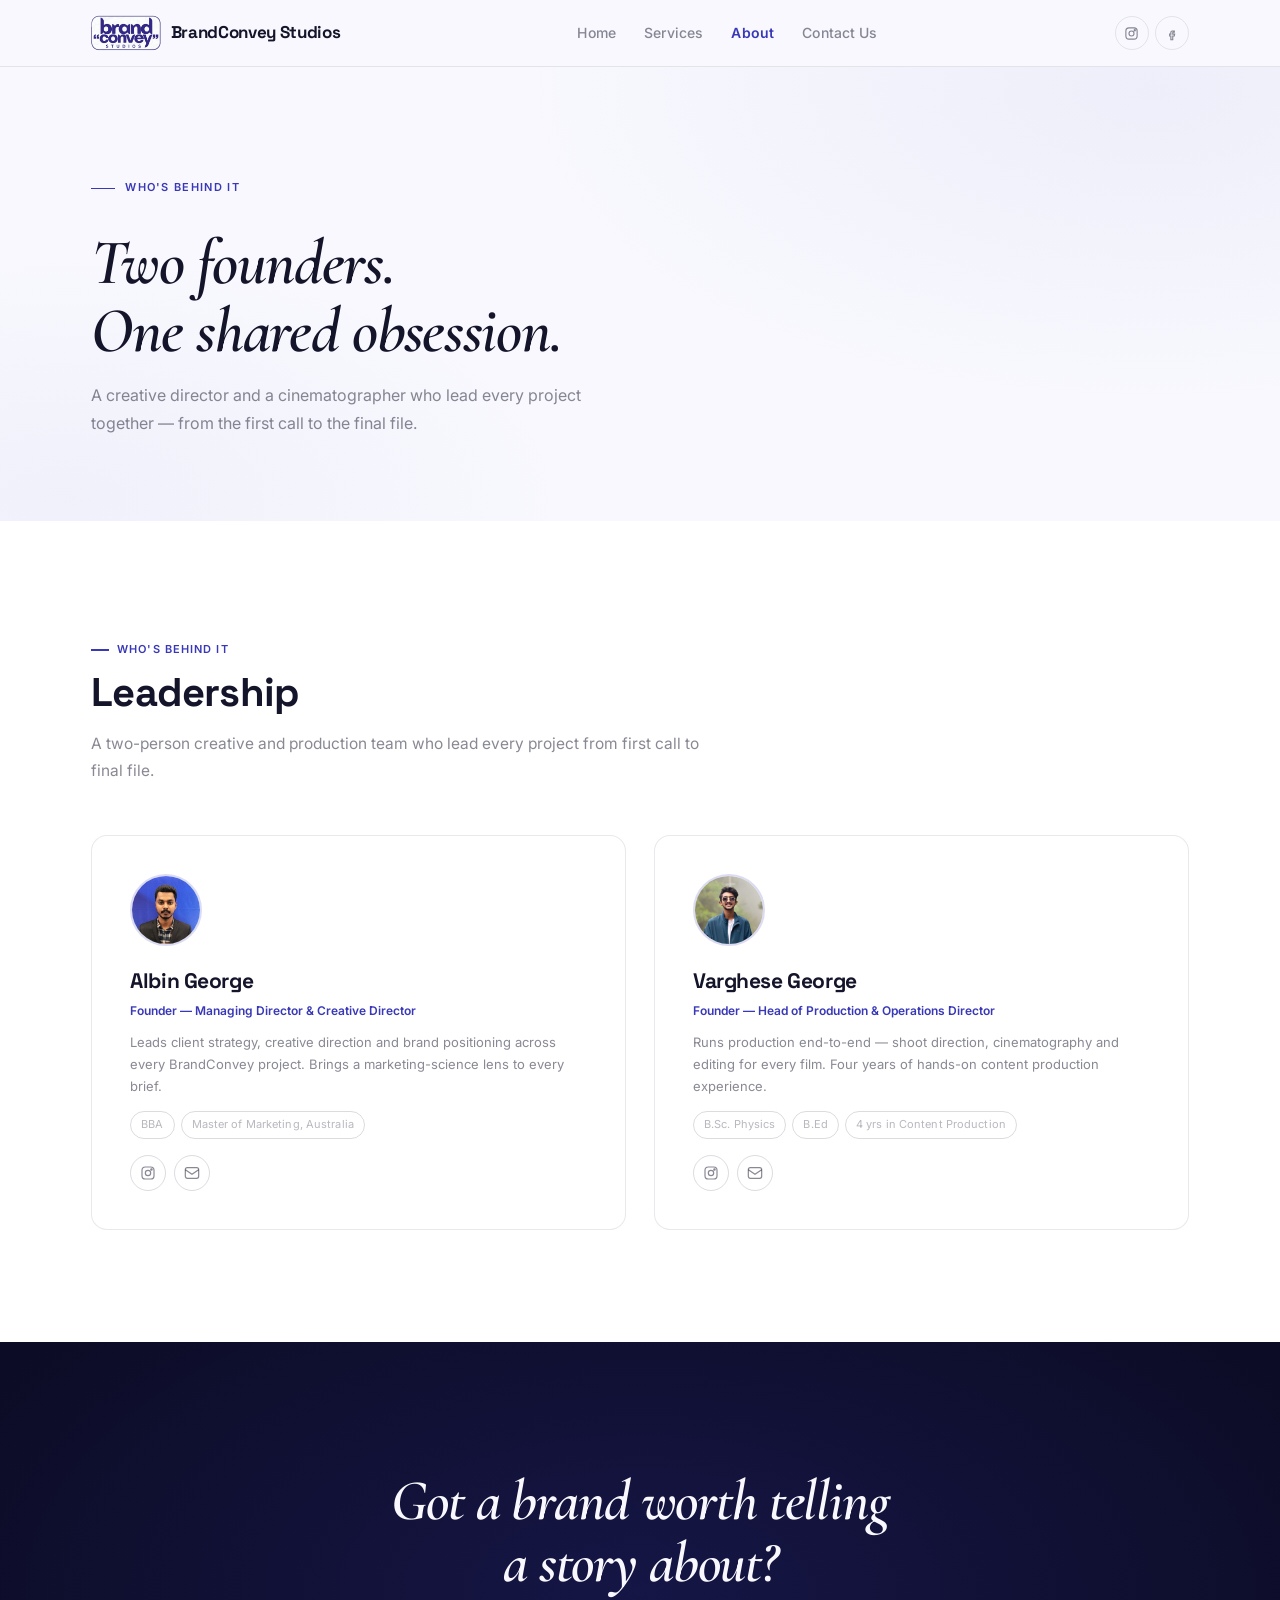
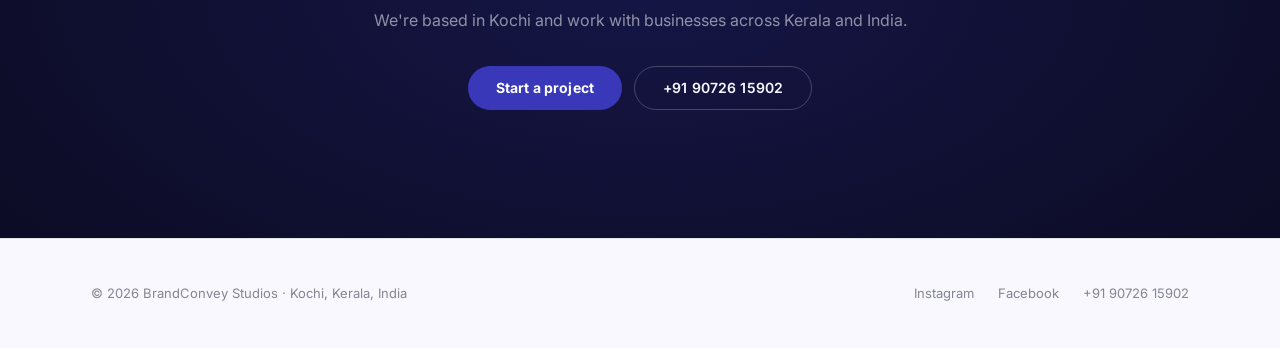
==== commit 6c17a023: "cms" ====
--- a/about.html
+++ b/about.html
@@ -84,40 +84,7 @@
       <h2>Leadership</h2>
       <p>A two-person creative and production team who lead every project from first call to final file.</p>
     </div>
-    <div class="team-grid">
-      <div class="team-card reveal">
-        <img class="avatar-photo" src="albin.jpg" alt="Albin George" onerror="this.classList.add('broken')">
-        <div class="avatar-fallback">AG</div>
-        <h3>Albin George</h3>
-        <div class="team-role">Founder — Managing Director &amp; Creative Director</div>
-        <p class="team-bio">Leads client strategy, creative direction and brand positioning across every BrandConvey project. Brings a marketing-science lens to every brief.</p>
-        <div class="creds"><span>BBA</span><span>Master of Marketing, Australia</span></div>
-        <div class="team-socials">
-          <a href="https://www.instagram.com/thenameisalbin?igsh=MTdubnN4cjBpbTVqdg%3D%3D&utm_source=qr" target="_blank" rel="noopener" aria-label="Albin on Instagram">
-            <svg width="16" height="16" viewBox="0 0 24 24" fill="none" stroke="currentColor" stroke-width="1.8"><rect x="3" y="3" width="18" height="18" rx="5"/><circle cx="12" cy="12" r="4"/><circle cx="17.2" cy="6.8" r="1"/></svg>
-          </a>
-          <a href="mailto:ag@brandconvey.in" aria-label="Email Albin">
-            <svg width="16" height="16" viewBox="0 0 24 24" fill="none" stroke="currentColor" stroke-width="1.8"><rect x="2" y="4" width="20" height="16" rx="3"/><path d="m2 7 10 7 10-7"/></svg>
-          </a>
-        </div>
-      </div>
-      <div class="team-card reveal d1">
-        <img class="avatar-photo" src="varghese.jpg" alt="Varghese George" onerror="this.classList.add('broken')">
-        <div class="avatar-fallback">VG</div>
-        <h3>Varghese George</h3>
-        <div class="team-role">Founder — Head of Production &amp; Operations Director</div>
-        <p class="team-bio">Runs production end-to-end — shoot direction, cinematography and editing for every film. Four years of hands-on content production experience.</p>
-        <div class="creds"><span>B.Sc. Physics</span><span>B.Ed</span><span>4 yrs in Content Production</span></div>
-        <div class="team-socials">
-          <a href="https://www.instagram.com/dop_vargezz?igsh=Z2UwdnFrcGo4ODI1" target="_blank" rel="noopener" aria-label="Varghese on Instagram">
-            <svg width="16" height="16" viewBox="0 0 24 24" fill="none" stroke="currentColor" stroke-width="1.8"><rect x="3" y="3" width="18" height="18" rx="5"/><circle cx="12" cy="12" r="4"/><circle cx="17.2" cy="6.8" r="1"/></svg>
-          </a>
-          <a href="mailto:vg@brandconvey.in" aria-label="Email Varghese">
-            <svg width="16" height="16" viewBox="0 0 24 24" fill="none" stroke="currentColor" stroke-width="1.8"><rect x="2" y="4" width="20" height="16" rx="3"/><path d="m2 7 10 7 10-7"/></svg>
-          </a>
-        </div>
-      </div>
-    </div>
+    <div class="team-grid" data-section="team"></div>
   </div>
 </section>
 
--- a/styles.css
+++ b/styles.css
@@ -4,36 +4,36 @@
 /* ── Design tokens ───────────────────────────────────────── */
 :root {
   /* Core backgrounds */
-  --bg:          #F8F7F4;
+  --bg:          #F8F8FE;
   --bg-alt:      #FFFFFF;
   --surface:     #FFFFFF;
-  --surface-2:   #F3F2EE;
+  --surface-2:   #F2F2FA;
 
   /* Gold accent */
-  --gold:        #B8962E;
-  --gold-bright: #CFA83A;
-  --gold-dim:    rgba(184,150,46,.08);
-  --gold-border: rgba(184,150,46,.18);
+  --gold:        #3838B8;
+  --gold-bright: #4848CC;
+  --gold-dim:    rgba(56,56,184,.08);
+  --gold-border: rgba(56,56,184,.18);
 
   /* Typography */
-  --cream:       #1C1A17;
-  --muted:       rgba(28,26,23,.50);
-  --dim:         rgba(28,26,23,.30);
+  --cream:       #14142A;
+  --muted:       rgba(20,20,42,.50);
+  --dim:         rgba(20,20,42,.30);
 
   /* Borders */
-  --border:      rgba(28,26,23,.09);
-  --border-hi:   rgba(28,26,23,.15);
-  --rule:        rgba(28,26,23,.07);   /* used in HTML inline styles */
+  --border:      rgba(20,20,42,.09);
+  --border-hi:   rgba(20,20,42,.15);
+  --rule:        rgba(20,20,42,.07);   /* used in HTML inline styles */
 
   /* Kept for HTML inline-style compat */
-  --offwhite:    #F8F7F4;
+  --offwhite:    #F8F8FE;
   --indigo:      #FFFFFF;
-  --indigo-deep: #F8F7F4;
-  --indigo-mid:  #F3F2EE;
-  --yellow:      #B8962E;
+  --indigo-deep: #F8F8FE;
+  --indigo-mid:  #F2F2FA;
+  --yellow:      #3838B8;
   --lavender:    #7B6FB0;
-  --ink:         #1C1A17;
-  --ink-soft:    rgba(28,26,23,.50);
+  --ink:         #14142A;
+  --ink-soft:    rgba(20,20,42,.50);
   --white:       #FFFFFF;
 
   --r-card: 16px;
@@ -70,9 +70,9 @@
 }
 .btn:hover{transform:translateY(-2px)}
 .btn-primary{background:var(--gold);color:#FFFFFF;font-weight:700}
-.btn-primary:hover{background:var(--gold-bright);box-shadow:0 8px 28px rgba(184,150,46,.28)}
-.btn-outline{border:1.5px solid rgba(28,26,23,.18);color:var(--cream)}
-.btn-outline:hover{background:rgba(28,26,23,.05);border-color:rgba(28,26,23,.35)}
+.btn-primary:hover{background:var(--gold-bright);box-shadow:0 8px 28px rgba(56,56,184,.28)}
+.btn-outline{border:1.5px solid rgba(20,20,42,.18);color:var(--cream)}
+.btn-outline:hover{background:rgba(20,20,42,.05);border-color:rgba(20,20,42,.35)}
 
 /* ── Typography helpers ──────────────────────────────────── */
 .eyebrow{
@@ -95,12 +95,13 @@
 }
 .section-head{margin-bottom:clamp(32px,4vw,56px);max-width:620px}
 .section-head h2{font-size:clamp(24px,3.2vw,40px);font-weight:700;line-height:1.12;color:var(--cream)}
+.h2-gold{color:var(--gold)!important}
 .section-head p{margin-top:14px;color:var(--muted);font-size:clamp(14px,1.6vw,15.5px);line-height:1.75}
 
 /* ── NAV ─────────────────────────────────────────────────── */
 nav{
   position:sticky;top:0;z-index:200;
-  background:rgba(248,247,244,.92);
+  background:rgba(248,248,254,.92);
   backdrop-filter:blur(20px);-webkit-backdrop-filter:blur(20px);
   border-bottom:1px solid var(--border);
 }
@@ -179,8 +180,8 @@
 .hero::before{
   content:"";position:absolute;inset:0;pointer-events:none;
   background:
-    radial-gradient(ellipse 55% 70% at 85% 12%,rgba(184,150,46,.06),transparent),
-    radial-gradient(ellipse 45% 55% at 8%  88%,rgba(184,150,46,.04),transparent);
+    radial-gradient(ellipse 55% 70% at 85% 12%,rgba(56,56,184,.06),transparent),
+    radial-gradient(ellipse 45% 55% at 8%  88%,rgba(56,56,184,.04),transparent);
 }
 .hero::after{
   content:"";position:absolute;inset:0;z-index:0;pointer-events:none;
@@ -209,28 +210,28 @@
 .hero-actions{margin-top:36px;display:flex;gap:12px;flex-wrap:wrap}
 .hero-actions .btn-primary{background:var(--gold);color:#FFFFFF}
 .hero-actions .btn-primary:hover{background:var(--gold-bright)}
-.hero-actions .btn-outline{border-color:rgba(28,26,23,.18);color:var(--cream)}
-.hero-actions .btn-outline:hover{background:rgba(28,26,23,.05);border-color:rgba(28,26,23,.35)}
+.hero-actions .btn-outline{border-color:rgba(20,20,42,.18);color:var(--cream)}
+.hero-actions .btn-outline:hover{background:rgba(20,20,42,.05);border-color:rgba(20,20,42,.35)}
 .hero-status{
   margin-top:28px;display:inline-flex;align-items:center;gap:10px;
-  border:1px solid rgba(184,150,46,.2);border-radius:var(--r-pill);
+  border:1px solid rgba(56,56,184,.2);border-radius:var(--r-pill);
   padding:8px 16px 8px 12px;font-size:11.5px;font-weight:500;
-  color:var(--muted);white-space:nowrap;background:rgba(184,150,46,.05);
+  color:var(--muted);white-space:nowrap;background:rgba(56,56,184,.05);
 }
 .status-dot{
   width:7px;height:7px;border-radius:50%;flex-shrink:0;
-  background:var(--gold);box-shadow:0 0 0 4px rgba(184,150,46,.15);
+  background:var(--gold);box-shadow:0 0 0 4px rgba(56,56,184,.15);
   animation:pulse 2s infinite;
 }
 @keyframes pulse{0%,100%{opacity:1}50%{opacity:.25}}
 .hero-right{display:flex;flex-direction:column;gap:16px}
 .h-card{
-  background:rgba(28,26,23,.04);border:1px solid var(--border);
+  background:rgba(20,20,42,.04);border:1px solid var(--border);
   border-radius:20px;
   padding:clamp(22px,2.8vw,32px) clamp(22px,2.8vw,34px);
   transition:background .25s,border-color .25s;
 }
-.h-card:hover{background:rgba(28,26,23,.07);border-color:var(--border-hi)}
+.h-card:hover{background:rgba(20,20,42,.07);border-color:var(--border-hi)}
 .h-card-label{font-size:10px;text-transform:uppercase;letter-spacing:.12em;color:var(--gold);font-weight:700;margin-bottom:14px}
 .h-tagline{font-family:'Space Grotesk',sans-serif;font-size:clamp(15px,1.8vw,20px);font-weight:600;line-height:1.45;color:var(--cream)}
 .h-tagline em{font-style:normal;color:var(--gold)}
@@ -241,6 +242,36 @@
   transition:background .2s,border-color .2s,color .2s;
 }
 .hero-tags span:hover{background:var(--gold-dim);border-color:var(--gold-border);color:var(--gold)}
+/* ── Gallery link (below filmstrip) ─────────────────────── */
+.gallery-link-wrap{
+  display:flex;justify-content:flex-end;
+  padding-top:20px;
+}
+.gallery-link{
+  display:inline-flex;align-items:center;gap:8px;
+  font-size:13px;font-weight:600;letter-spacing:.02em;
+  color:var(--gold);text-decoration:none;
+  padding:10px 0;
+  transition:color .2s,gap .2s;
+}
+.gallery-link:hover{color:var(--gold-bright);gap:12px}
+.gallery-arrow{transition:transform .2s}
+.gallery-link:hover .gallery-arrow{transform:translate(3px,-3px)}
+
+/* ── Gallery pages: tighter gap below page-hero ─────────── */
+.gallery-content-section{padding-top:clamp(24px,3vw,40px)}
+
+/* ── Work gallery grid (work-gallery.html) ───────────────── */
+.work-gallery-grid{
+  display:flex;
+  flex-wrap:wrap;
+  gap:18px;
+}
+.work-gallery-grid .work-card{
+  scroll-snap-align:none;
+}
+
+
 @media(max-width:960px){.hero-grid{grid-template-columns:1fr}.hero-right{display:none}.hero-lead{max-width:100%}}
 @media(max-width:480px){.hero-actions{flex-direction:column;align-items:stretch}.hero-actions .btn{justify-content:center}.hero-status{font-size:11px;white-space:normal}}
 
@@ -253,8 +284,8 @@
 .page-hero::before{
   content:"";position:absolute;inset:0;pointer-events:none;
   background:
-    radial-gradient(ellipse 50% 70% at 90%  5%,rgba(184,150,46,.05),transparent),
-    radial-gradient(ellipse 40% 55% at  5% 95%,rgba(184,150,46,.04),transparent);
+    radial-gradient(ellipse 50% 70% at 90%  5%,rgba(56,56,184,.05),transparent),
+    radial-gradient(ellipse 40% 55% at  5% 95%,rgba(56,56,184,.04),transparent);
 }
 .page-hero-inner{position:relative;z-index:1}
 .page-hero .eyebrow{color:var(--gold)}
@@ -303,8 +334,8 @@
 @media(min-width:1100px){.work-card{flex:0 0 295px}}
 .work-card:hover{
   transform:translateY(-6px);
-  box-shadow:0 20px 48px rgba(28,26,23,.14),0 0 0 1px rgba(184,150,46,.18);
-  border-color:rgba(184,150,46,.18);
+  box-shadow:0 20px 48px rgba(20,20,42,.14),0 0 0 1px rgba(56,56,184,.18);
+  border-color:rgba(56,56,184,.18);
 }
 .work-thumb{
   position:relative;height:340px;flex-shrink:0;overflow:hidden;
@@ -348,7 +379,7 @@
 }
 .work-card:hover .play-btn{
   transform:scale(1.12);background:var(--gold);border-color:var(--gold);
-  box-shadow:0 0 28px rgba(184,150,46,.4);
+  box-shadow:0 0 28px rgba(56,56,184,.4);
 }
 .work-card:hover .play-btn-arrow{border-left-color:#FFFFFF}
 .work-tag{
@@ -374,7 +405,7 @@
 .card-link:hover{color:var(--gold-bright);gap:9px}
 .work-upcoming{
   flex:0 0 clamp(160px,50vw,220px);scroll-snap-align:start;
-  background:var(--surface-2);border:1.5px dashed rgba(184,150,46,.2);
+  background:var(--surface-2);border:1.5px dashed rgba(56,56,184,.2);
   border-radius:var(--r-card);padding:28px;
   display:flex;flex-direction:column;align-items:center;justify-content:center;
   text-align:center;min-height:300px;
@@ -382,7 +413,7 @@
 @media(min-width:600px){.work-upcoming{flex:0 0 200px}}
 .plus-ring{
   width:44px;height:44px;border-radius:50%;
-  border:1.5px dashed rgba(184,150,46,.35);
+  border:1.5px dashed rgba(56,56,184,.35);
   display:flex;align-items:center;justify-content:center;
   font-size:22px;color:var(--gold);margin-bottom:14px;
 }
@@ -453,7 +484,7 @@
 }
 .team-card:hover{
   background:var(--surface-2);border-color:var(--gold-border);
-  transform:translateY(-4px);box-shadow:0 16px 40px rgba(28,26,23,.10);
+  transform:translateY(-4px);box-shadow:0 16px 40px rgba(20,20,42,.10);
 }
 .avatar-photo{
   width:72px;height:72px;border-radius:50%;object-fit:cover;
@@ -501,11 +532,11 @@
 }
 .orig-card:hover{
   transform:translateY(-5px);
-  box-shadow:0 18px 44px rgba(28,26,23,.12),0 0 0 1px rgba(184,150,46,.18);
-  border-color:rgba(184,150,46,.18);
+  box-shadow:0 18px 44px rgba(20,20,42,.12),0 0 0 1px rgba(56,56,184,.18);
+  border-color:rgba(56,56,184,.18);
 }
 .orig-card-placeholder{
-  background:var(--surface-2);border:1.5px dashed rgba(184,150,46,.15);
+  background:var(--surface-2);border:1.5px dashed rgba(56,56,184,.15);
   border-radius:var(--r-card);
   display:flex;flex-direction:column;align-items:center;justify-content:center;
   text-align:center;min-height:320px;padding:32px 20px;gap:14px;
@@ -536,20 +567,22 @@
 
 /* ── CTA SECTION ─────────────────────────────────────────── */
 .cta-section{
-  background:var(--bg);text-align:center;
+  background:#0C0C26;text-align:center;
   padding:clamp(72px,10vw,128px) 0;
   position:relative;overflow:hidden;
 }
 .cta-section::before{
   content:"";position:absolute;inset:0;pointer-events:none;
-  background:radial-gradient(ellipse 55% 75% at 50% 50%,rgba(184,150,46,.04),transparent);
+  background:radial-gradient(ellipse 60% 80% at 50% 50%,rgba(56,56,184,.22),transparent);
 }
 .cta-section h2{
   font-family:'Cormorant Garamond','Space Grotesk',serif;
   font-size:clamp(30px,4.5vw,60px);font-weight:600;font-style:italic;
-  max-width:660px;margin:0 auto;line-height:1.08;color:var(--cream);position:relative;
-}
-.cta-section>.wrap>p{color:var(--muted);margin-top:14px;font-size:clamp(14px,1.8vw,16px);position:relative}
+  max-width:660px;margin:0 auto;line-height:1.08;color:#F8F8FE;position:relative;
+}
+.cta-section>.wrap>p{color:rgba(248,248,254,.55);margin-top:14px;font-size:clamp(14px,1.8vw,16px);position:relative}
+.cta-section .btn-outline{border-color:rgba(248,248,254,.22);color:#F8F8FE}
+.cta-section .btn-outline:hover{background:rgba(248,248,254,.08);border-color:rgba(248,248,254,.45)}
 .cta-btns{margin-top:32px;display:flex;gap:12px;justify-content:center;flex-wrap:wrap;position:relative}
 @media(max-width:380px){.cta-btns{flex-direction:column;align-items:center}.cta-btns .btn{width:100%;max-width:300px;justify-content:center}}
 .contact-cards{
@@ -562,7 +595,10 @@
   display:flex;flex-direction:column;gap:10px;
   transition:box-shadow .25s,transform .25s,border-color .25s;
 }
-.contact-card:hover{box-shadow:0 8px 28px rgba(28,26,23,.08);transform:translateY(-3px);border-color:var(--border-hi)}
+.contact-card:hover{box-shadow:0 8px 28px rgba(20,20,42,.08);transform:translateY(-3px);border-color:var(--border-hi)}
+/* Dark CTA context overrides */
+.cta-section .contact-card{background:rgba(255,255,255,.07);border-color:rgba(255,255,255,.10)}
+.cta-section .contact-card:hover{background:rgba(255,255,255,.11);border-color:rgba(255,255,255,.18);box-shadow:none}
 .cc-icon{
   width:38px;height:38px;border-radius:10px;background:var(--gold-dim);
   display:flex;align-items:center;justify-content:center;
@@ -577,6 +613,13 @@
 .cc-value a:hover{color:var(--gold)}
 .cc-value address{font-style:normal;font-size:clamp(12.5px,1.3vw,14px);font-weight:500;color:var(--cream);line-height:1.7}
 .cc-founder-name{font-size:10px;font-weight:700;text-transform:uppercase;letter-spacing:.08em;color:var(--gold);opacity:.75}
+/* Text overrides inside dark CTA cards */
+.cta-section .cc-icon{background:rgba(56,56,184,.30);color:rgba(248,248,254,.75)}
+.cta-section .cc-label{color:rgba(248,248,254,.45);opacity:1}
+.cta-section .cc-founder-name{color:rgba(248,248,254,.55);opacity:1}
+.cta-section .cc-value a{color:rgba(248,248,254,.9)}
+.cta-section .cc-value address{color:rgba(248,248,254,.85)}
+.cta-section{--rule:rgba(248,248,254,.10)}
 @media(max-width:680px){.contact-cards{grid-template-columns:1fr 1fr;gap:12px}}
 @media(max-width:420px){.contact-cards{grid-template-columns:1fr}}
 
@@ -601,12 +644,12 @@
 }
 .form-input::placeholder,.form-textarea::placeholder{color:var(--dim)}
 .form-input:focus,.form-select:focus,.form-textarea:focus{
-  border-color:var(--gold);box-shadow:0 0 0 3px rgba(184,150,46,.10);
+  border-color:var(--gold);box-shadow:0 0 0 3px rgba(56,56,184,.10);
   background:var(--surface);
 }
 .form-textarea{resize:vertical;min-height:130px;line-height:1.65}
 .form-select{
-  background-image:url("data:image/svg+xml,%3Csvg xmlns='http://www.w3.org/2000/svg' width='12' height='8' viewBox='0 0 12 8'%3E%3Cpath d='M1 1l5 5 5-5' stroke='%23B8962E' stroke-width='1.5' fill='none' stroke-linecap='round'/%3E%3C/svg%3E");
+  background-image:url("data:image/svg+xml,%3Csvg xmlns='http://www.w3.org/2000/svg' width='12' height='8' viewBox='0 0 12 8'%3E%3Cpath d='M1 1l5 5 5-5' stroke='%233838B8' stroke-width='1.5' fill='none' stroke-linecap='round'/%3E%3C/svg%3E");
   background-repeat:no-repeat;background-position:right 14px center;
   padding-right:38px;cursor:pointer;
 }
@@ -618,7 +661,7 @@
   font-weight:700;font-family:'Inter',sans-serif;letter-spacing:.02em;
   transition:background .22s,transform .18s,box-shadow .22s;
 }
-.form-submit:hover{background:var(--gold-bright);transform:translateY(-2px);box-shadow:0 8px 28px rgba(184,150,46,.28)}
+.form-submit:hover{background:var(--gold-bright);transform:translateY(-2px);box-shadow:0 8px 28px rgba(56,56,184,.28)}
 .contact-info-stack{display:flex;flex-direction:column;gap:14px}
 .contact-info-stack .contact-card{margin:0}
 
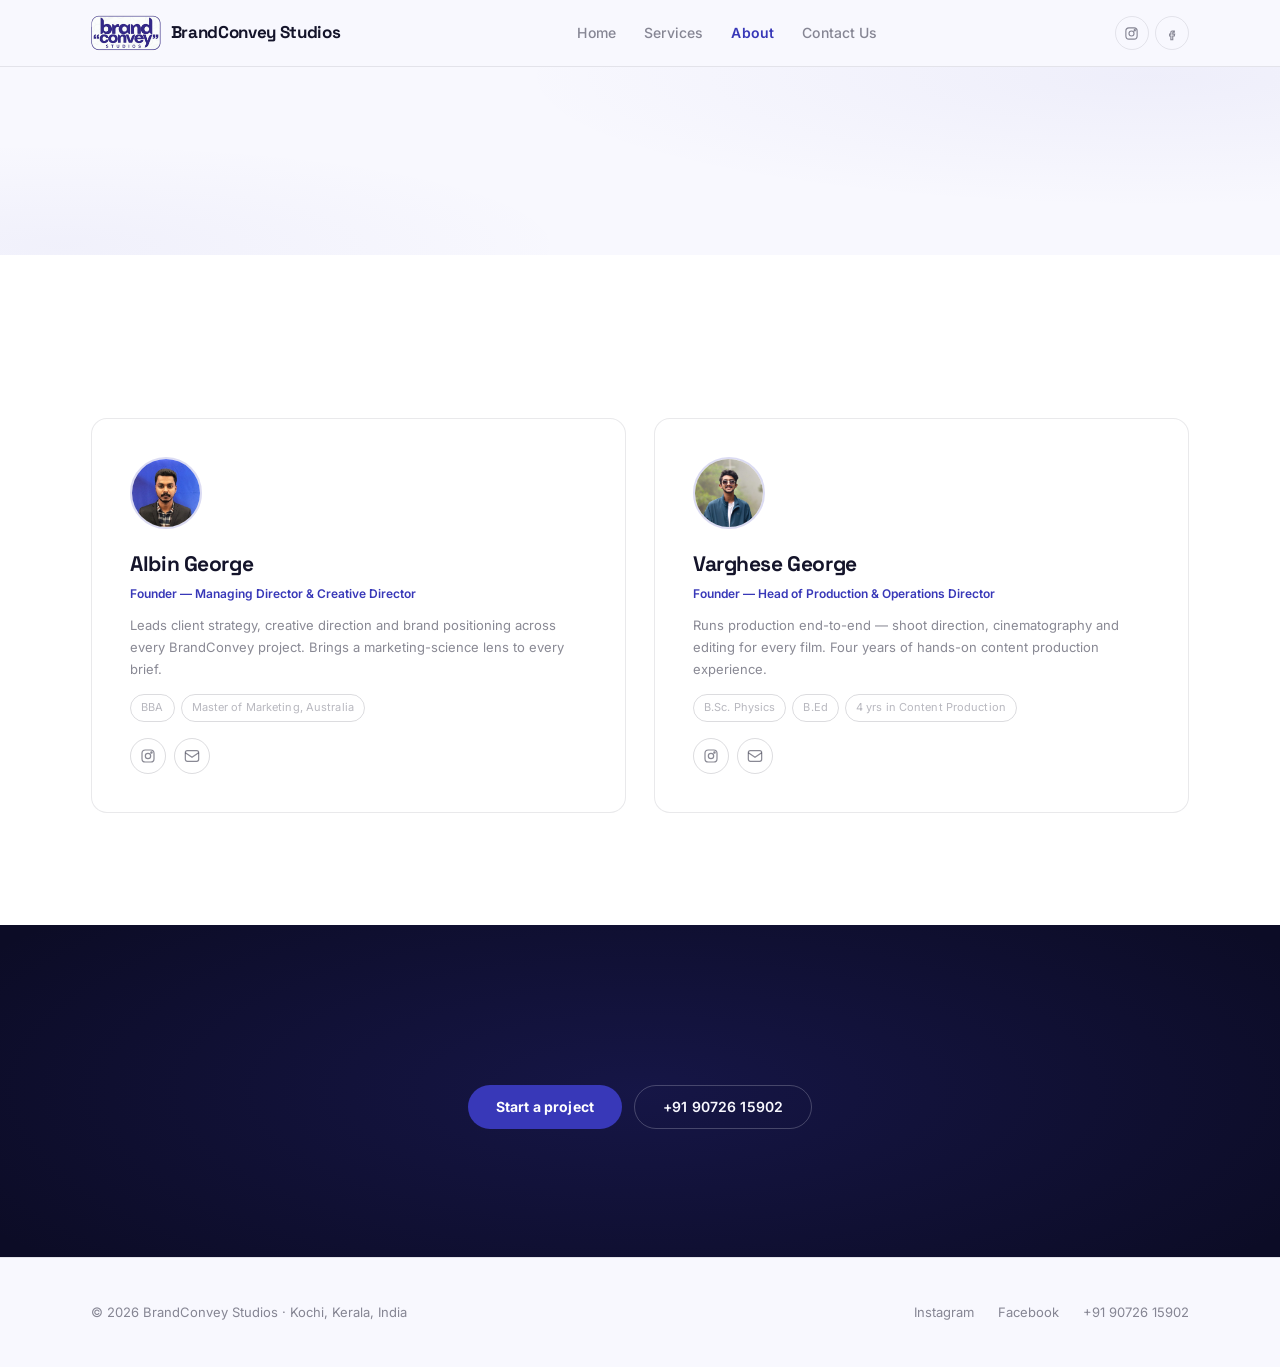
==== commit d431a1ac: "Add inline editing to all page heroes, section heads, and CTAs Move hardcoded text from services, ab" ====
--- a/about.html
+++ b/about.html
@@ -9,7 +9,9 @@
 <meta property="og:title" content="About — BrandConvey Studios">
 <meta property="og:description" content="Meet the founders behind BrandConvey Studios, Kochi's creative production agency.">
 <meta property="og:type" content="website">
-<meta property="og:image" content="logo.jpg">
+<meta property="og:url" content="https://brandconvey.in/about.html">
+<link rel="canonical" href="https://brandconvey.in/about.html">
+<meta property="og:image" content="https://brandconvey.in/logo.jpg">
 <meta name="twitter:card" content="summary_large_image">
 <link rel="icon" type="image/png" href="logo.jpg">
 <link rel="apple-touch-icon" href="logo.jpg">
@@ -69,29 +71,20 @@
 
 <section class="page-hero">
   <div class="wrap">
-    <div class="page-hero-inner reveal">
-      <div class="eyebrow">Who's Behind It</div>
-      <h1>Two founders.<br>One shared obsession.</h1>
-      <p>A creative director and a cinematographer who lead every project together — from the first call to the final file.</p>
-    </div>
+    <div class="page-hero-inner reveal" data-section="page-hero-about"></div>
   </div>
 </section>
 
 <section class="section team-section" id="team">
   <div class="wrap">
-    <div class="section-head reveal">
-      <div class="section-eyebrow">Who's Behind It</div>
-      <h2>Leadership</h2>
-      <p>A two-person creative and production team who lead every project from first call to final file.</p>
-    </div>
+    <div class="section-head reveal" data-section="section-head-team"></div>
     <div class="team-grid" data-section="team"></div>
   </div>
 </section>
 
 <section class="cta-section">
   <div class="wrap">
-    <h2 class="reveal">Got a brand worth telling<br>a story about?</h2>
-    <p class="reveal d1">We're based in Kochi and work with businesses across Kerala and India.</p>
+    <div data-section="cta-about"></div>
     <div class="cta-btns reveal d2">
       <a class="btn btn-primary" href="contact.html">Start a project</a>
       <a class="btn btn-outline" href="tel:+919072615902">+91 90726 15902</a>
@@ -112,6 +105,6 @@
   </div>
 </footer>
 
-<script src="shared.js"></script>
+<script src="shared.js?v=2"></script>
 </body>
 </html>
--- a/styles.css
+++ b/styles.css
@@ -400,7 +400,7 @@
 .card-link{
   font-size:12px;font-weight:600;color:var(--gold);text-decoration:none;
   display:inline-flex;align-items:center;gap:5px;margin-top:12px;
-  transition:color .2s,gap .2s;letter-spacing:.02em;
+  transition:color .2s,gap .2s;letter-spacing:.02em;cursor:pointer;
 }
 .card-link:hover{color:var(--gold-bright);gap:9px}
 .work-upcoming{
@@ -558,7 +558,7 @@
 .orig-watch{
   font-size:12.5px;font-weight:600;color:var(--gold);text-decoration:none;
   display:inline-flex;align-items:center;gap:5px;margin-top:auto;
-  transition:color .2s,gap .2s;letter-spacing:.01em;
+  transition:color .2s,gap .2s;letter-spacing:.01em;cursor:pointer;
 }
 .orig-watch:hover{color:var(--gold-bright);gap:9px}
 .slate-icon{width:44px;height:44px;opacity:.25;flex-shrink:0;color:var(--gold)}
@@ -710,10 +710,6 @@
   .nav-cta-sm{padding:12px 20px;display:inline-flex;align-items:center;justify-content:center}
 }
 
-/* Eyebrow: pin decorative line to top of text block when it wraps */
-@media(max-width:560px){
-  .eyebrow,.section-eyebrow{align-items:flex-start}
-}
 
 /* Hero: tighten vertical padding on small phones */
 @media(max-width:480px){
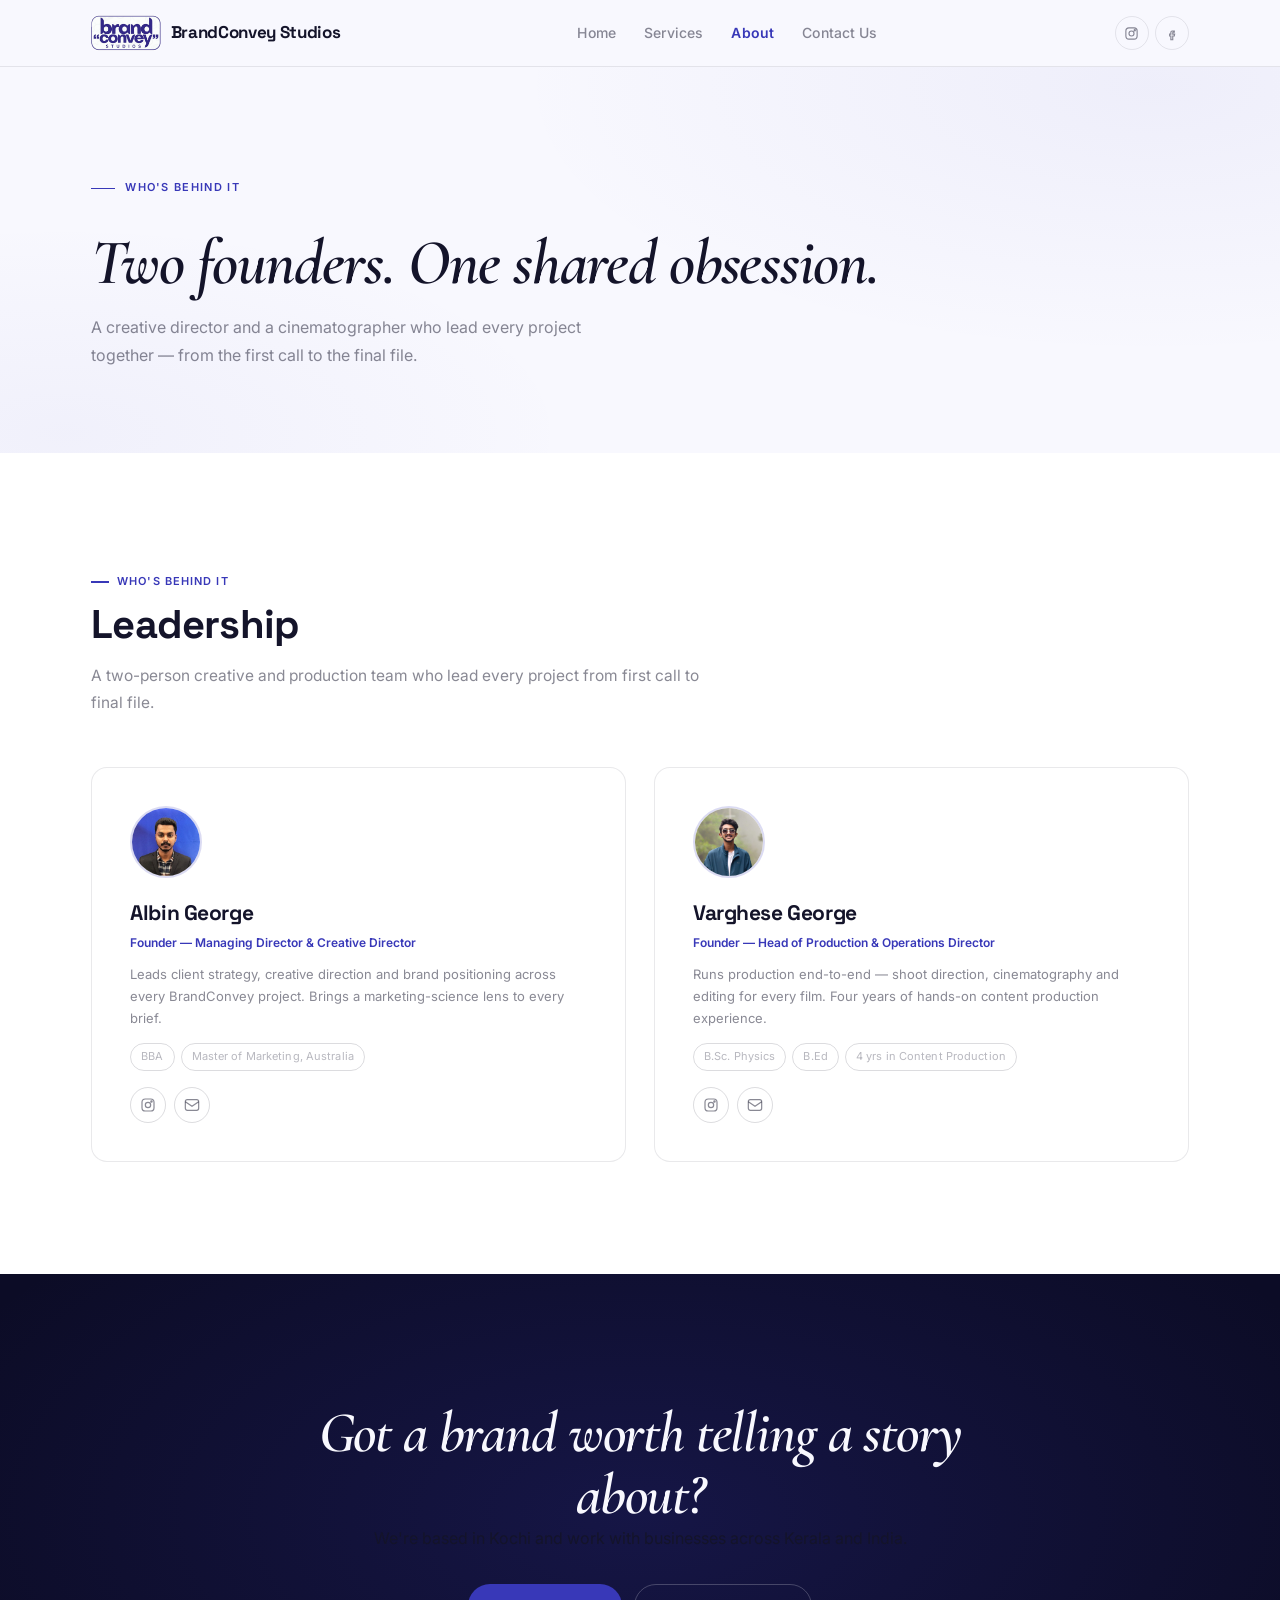
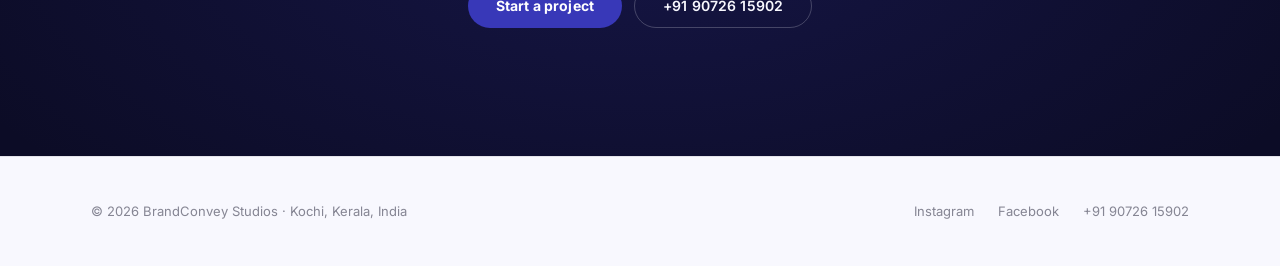
==== commit d874a3e0: "Add SEO/GEO optimisation: structured data, sitemap, robots.txt - sitemap.xml: all 6 pages with prior" ====
--- a/about.html
+++ b/about.html
@@ -13,6 +13,52 @@
 <link rel="canonical" href="https://brandconvey.in/about.html">
 <meta property="og:image" content="https://brandconvey.in/logo.jpg">
 <meta name="twitter:card" content="summary_large_image">
+<meta name="twitter:title" content="About — BrandConvey Studios">
+<meta name="twitter:description" content="Meet the founders behind BrandConvey Studios, Kochi's creative production agency.">
+<script type="application/ld+json">
+{
+  "@context": "https://schema.org",
+  "@graph": [
+    {
+      "@type": "WebPage",
+      "@id": "https://brandconvey.in/about.html#webpage",
+      "url": "https://brandconvey.in/about.html",
+      "name": "About — BrandConvey Studios | Albin George & Varghese George",
+      "description": "Meet Albin George and Varghese George — the founders behind BrandConvey Studios, a Kochi-based creative production agency.",
+      "isPartOf": {"@id": "https://brandconvey.in/#website"},
+      "about": {"@id": "https://brandconvey.in/#business"}
+    },
+    {
+      "@type": "Person",
+      "@id": "https://brandconvey.in/about.html#albin",
+      "name": "Albin George",
+      "givenName": "Albin",
+      "familyName": "George",
+      "jobTitle": "Managing Director & Creative Director",
+      "description": "Leads client strategy, creative direction and brand positioning across every BrandConvey project. Brings a marketing-science lens to every brief.",
+      "email": "ag@brandconvey.in",
+      "sameAs": "https://www.instagram.com/thenameisalbin",
+      "worksFor": {"@id": "https://brandconvey.in/#business"},
+      "alumniOf": [
+        {"@type": "EducationalOrganization", "name": "BBA Institution"},
+        {"@type": "EducationalOrganization", "name": "Australian University", "description": "Master of Marketing"}
+      ]
+    },
+    {
+      "@type": "Person",
+      "@id": "https://brandconvey.in/about.html#varghese",
+      "name": "Varghese George",
+      "givenName": "Varghese",
+      "familyName": "George",
+      "jobTitle": "Head of Production & Operations Director",
+      "description": "Runs production end-to-end — shoot direction, cinematography and editing for every film. Four years of hands-on content production experience.",
+      "email": "vg@brandconvey.in",
+      "sameAs": "https://www.instagram.com/dop_vargezz",
+      "worksFor": {"@id": "https://brandconvey.in/#business"}
+    }
+  ]
+}
+</script>
 <link rel="icon" type="image/png" href="logo.jpg">
 <link rel="apple-touch-icon" href="logo.jpg">
 <link rel="preconnect" href="https://fonts.googleapis.com">
--- a/styles.css
+++ b/styles.css
@@ -310,6 +310,10 @@
 
 /* ── WORK SECTION ────────────────────────────────────────── */
 .work-section{background:var(--bg-alt)}
+.work-section .section-head h2{
+  font-family:'Cormorant Garamond','Space Grotesk',serif;
+  font-size:clamp(42px,5.5vw,72px);font-style:italic;font-weight:600;letter-spacing:-.01em;
+}
 .filmstrip{
   display:flex;gap:18px;overflow-x:auto;padding-bottom:16px;
   scroll-snap-type:x mandatory;cursor:grab;
@@ -518,7 +522,11 @@
 /* ── ORIGINALS ───────────────────────────────────────────── */
 .originals-section{background:var(--bg)}
 .originals-section .section-head{max-width:100%}
-.originals-section .section-head h2{color:var(--cream)}
+.originals-section .section-head h2{
+  color:var(--cream);
+  font-family:'Cormorant Garamond','Space Grotesk',serif;
+  font-size:clamp(42px,5.5vw,72px);font-style:italic;font-weight:600;letter-spacing:-.01em;
+}
 .originals-section .section-head p{color:var(--muted)}
 .originals-section .section-eyebrow{color:var(--gold)}
 .originals-grid{display:grid;grid-template-columns:repeat(4,1fr);gap:16px}
